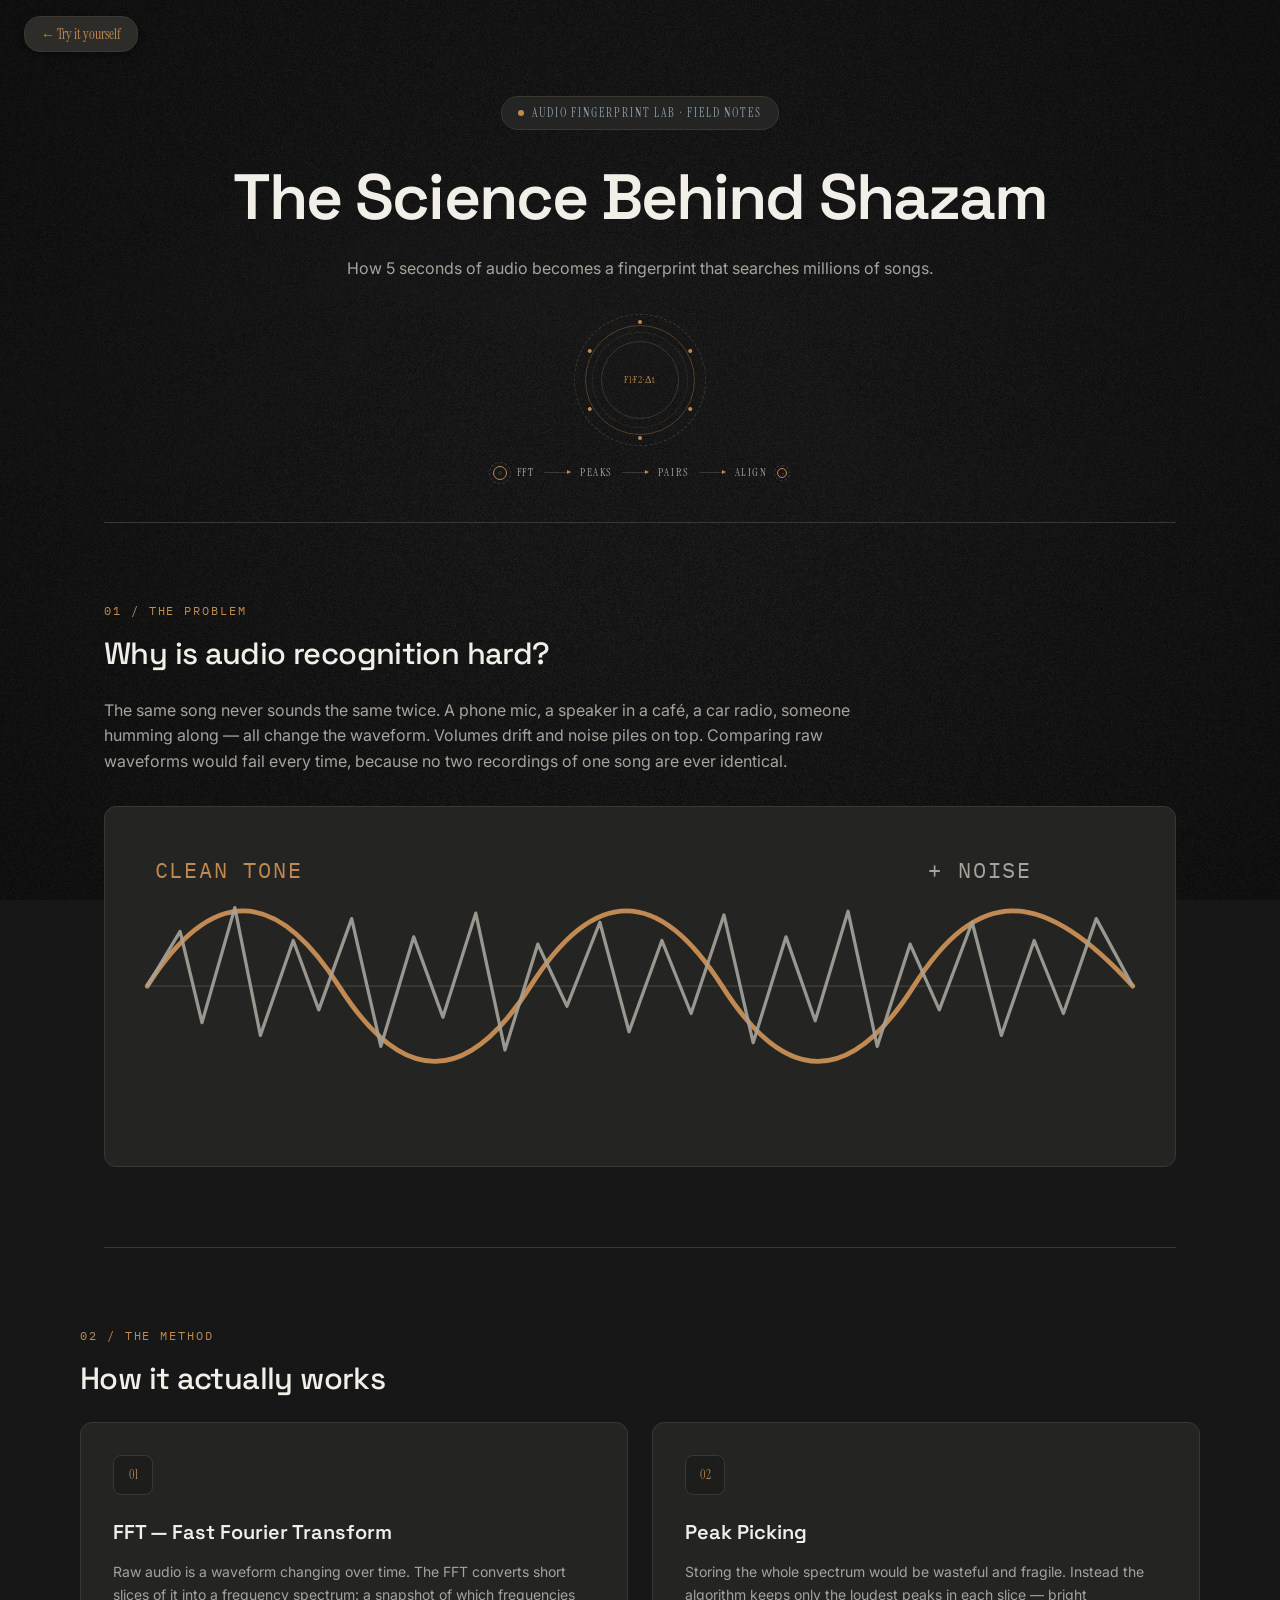
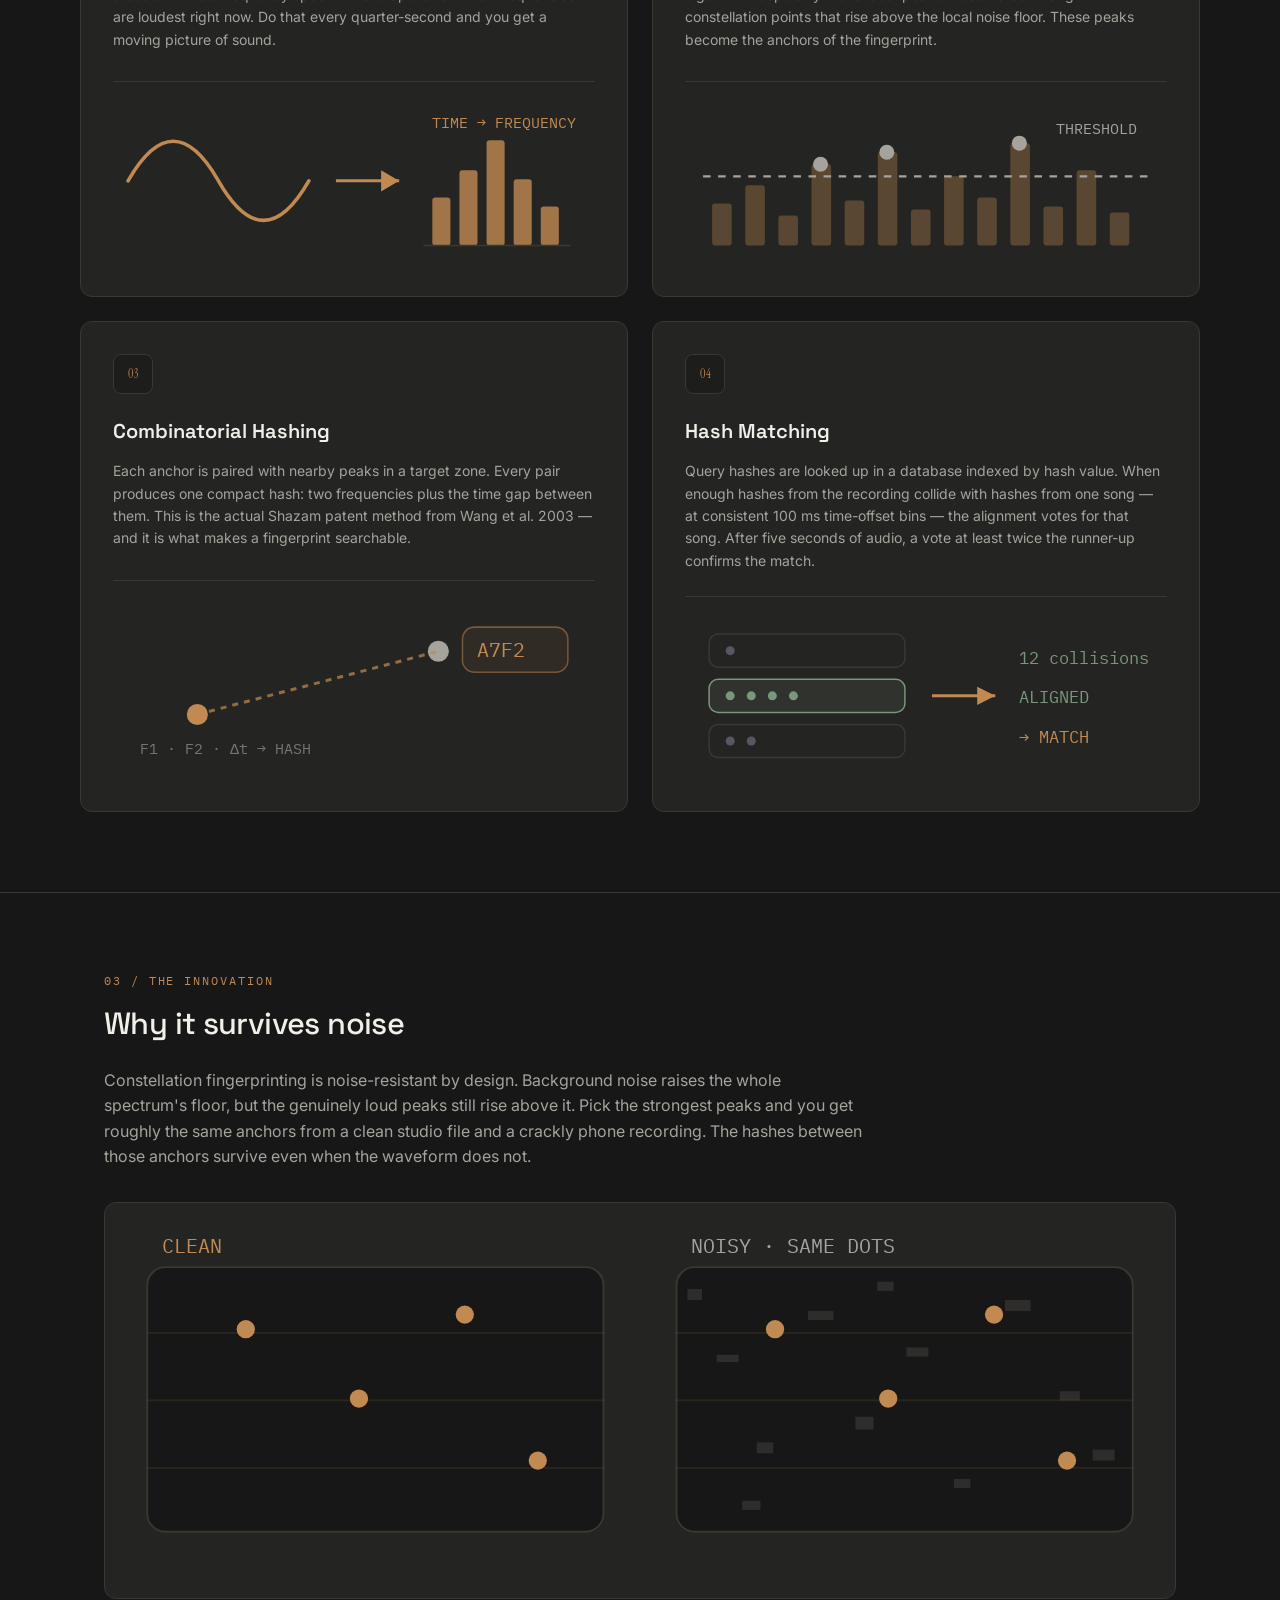
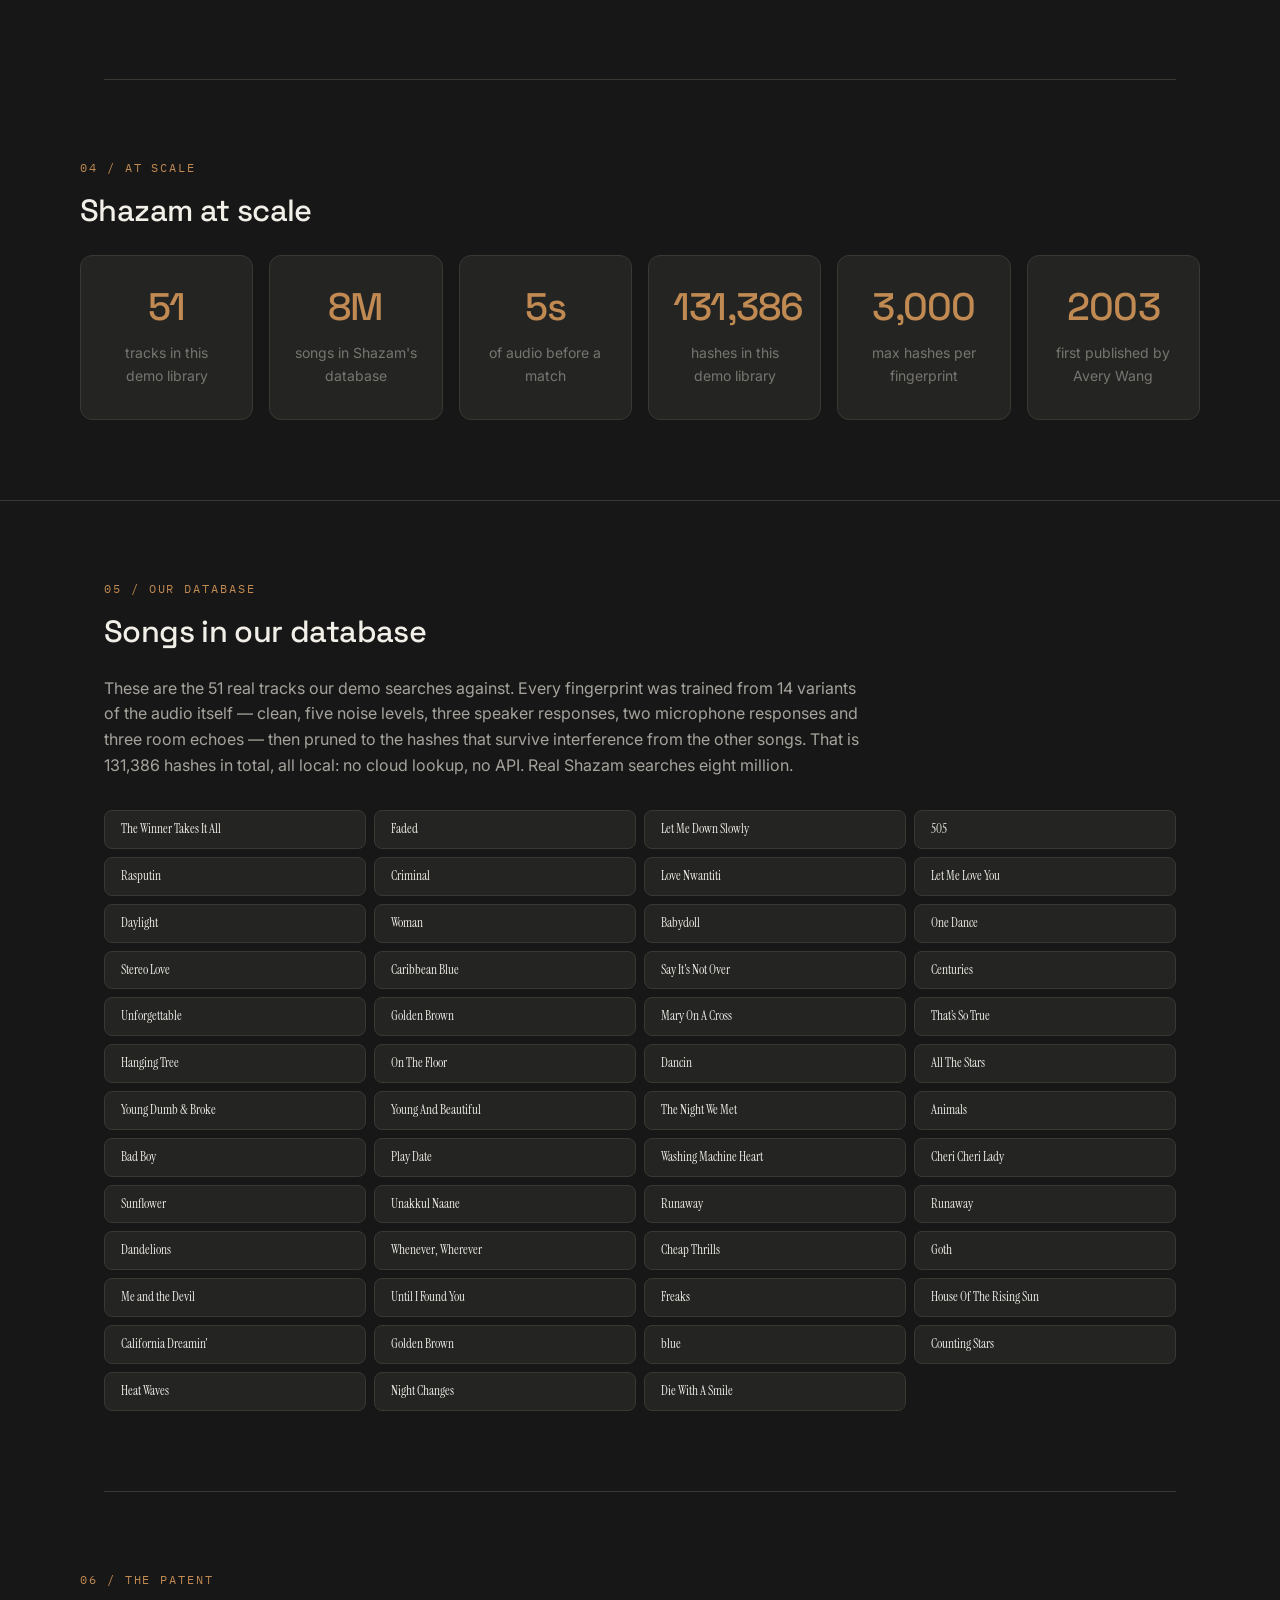
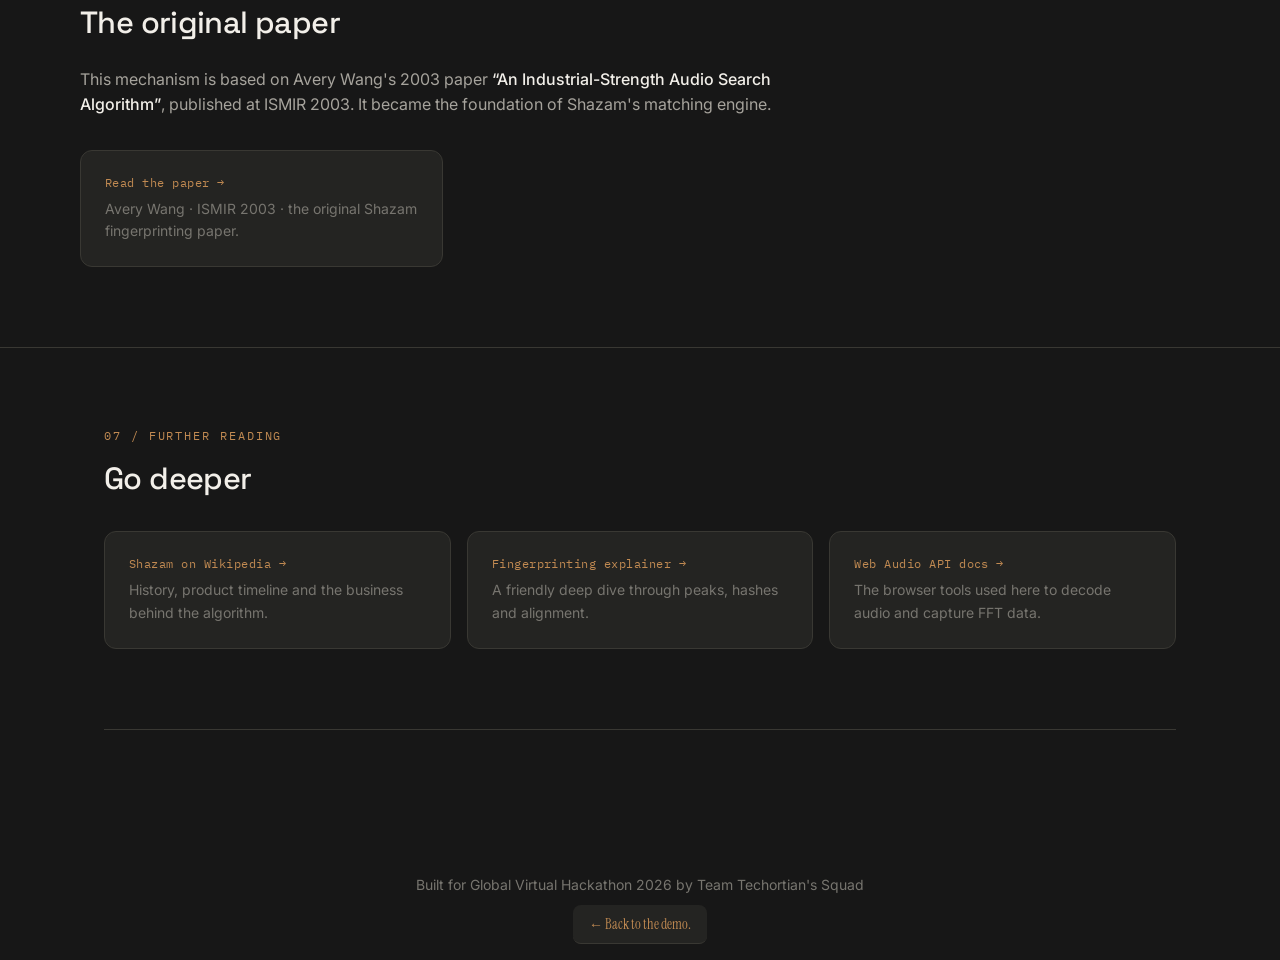
==== about.html @ 85134724 "Change font style" ====
<!DOCTYPE html>
<html lang="en">
<head>
<meta charset="UTF-8">
<meta name="viewport" content="width=device-width, initial-scale=1.0">
<title>The Science Behind Shazam — Techrotians Squad</title>
<link href="https://fonts.googleapis.com/css2?family=Space+Grotesk:wght@500;600&family=Inter:wght@400;500&family=IBM+Plex+Mono:wght@400&family=Instrument+Serif&display=swap" rel="stylesheet">

<link rel="stylesheet" href="about.css">
<script>document.documentElement.classList.add('has-js');</script>

</head>
<body>
<canvas id="bgTexture"></canvas>

<nav class="backnav"><a href="index.html">&#8592; Try it yourself</a></nav>

<main>
  <header class="hero">
    <div class="eyebrow">Audio fingerprint lab · field notes</div>
    <h1>The Science Behind Shazam</h1>
    <p class="subtitle">How 5 seconds of audio becomes a fingerprint that searches millions of songs.</p>
    <div class="mech-seal" aria-hidden="true">
      <span class="mech-seal__ring"></span>
      <span class="mech-seal__ring mech-seal__ring--2"></span>
      <span class="mech-seal__pips"><i></i><i></i><i></i><i></i><i></i><i></i></span>
      <b class="mech-seal__core mono">F1·F2·&Delta;t</b>
    </div>
    <div class="process-rail mono" aria-hidden="true">
      <span class="mech-gear"></span>
      <span>FFT</span><i></i><span>PEAKS</span><i></i><span>PAIRS</span><i></i><span>ALIGN</span>
      <span class="mech-gear mech-gear--small"></span>
    </div>
  </header>

  <section class="section" id="problem">
    <span class="kicker">01 / The problem</span>
    <h2>Why is audio recognition hard?</h2>
    <p class="prose">The same song never sounds the same twice. A phone mic, a speaker in a café, a car radio, someone humming along — all change the waveform. Volumes drift and noise piles on top. Comparing raw waveforms would fail every time, because no two recordings of one song are ever identical.</p>
    <div class="figure">
      <svg viewBox="0 0 560 170">
        <line x1="10" y1="85" x2="550" y2="85" stroke="#393833" stroke-width="1"/>
        <path d="M10 85 C 45 30, 80 30, 115 85 S 185 140, 220 85 S 290 30, 325 85 S 395 140, 430 85 S 500 30, 550 85" fill="none" stroke="#C18A52" stroke-width="2.6" stroke-linecap="round"/>
        <polyline points="10,85 28,55 40,105 58,42 72,112 90,60 104,98 122,48 138,118 156,58 172,102 190,45 206,120 224,62 240,96 258,50 274,110 292,60 308,100 326,46 342,116 360,58 376,104 394,44 410,118 428,62 444,98 462,50 478,112 496,60 512,100 530,48 550,85" fill="none" stroke="#A6A39C" stroke-width="1.8" stroke-linejoin="round" opacity=".9"/>
        <text x="14" y="26" fill="#C18A52" font-size="12" font-family="IBM Plex Mono, monospace" letter-spacing="1">CLEAN TONE</text>
        <text x="438" y="26" fill="#A6A39C" font-size="12" font-family="IBM Plex Mono, monospace" letter-spacing="1">+ NOISE</text>
      </svg>
    </div>
  </section>

  <section class="section" id="steps">
    <span class="kicker">02 / The method</span>
    <h2>How it actually works</h2>
    <div class="step-grid">

      <article class="step-card">
        <div class="step-num">01</div>
        <h3>FFT — Fast Fourier Transform</h3>
        <p>Raw audio is a waveform changing over time. The FFT converts short slices of it into a frequency spectrum: a snapshot of which frequencies are loudest right now. Do that every quarter-second and you get a moving picture of sound.</p>
        <svg viewBox="0 0 320 110">
          <path d="M10 55 C 30 20, 50 20, 70 55 S 110 90, 130 55" fill="none" stroke="#C18A52" stroke-width="2.4" stroke-linecap="round"/>
          <line x1="148" y1="55" x2="190" y2="55" stroke="#C18A52" stroke-width="2"/>
          <polygon points="190,55 178,48 178,62" fill="#C18A52"/>
          <g fill="#C18A52" opacity=".8">
            <rect x="212" y="66" width="12" height="32" rx="2"/>
            <rect x="230" y="48" width="12" height="50" rx="2"/>
            <rect x="248" y="28" width="12" height="70" rx="2"/>
            <rect x="266" y="54" width="12" height="44" rx="2"/>
            <rect x="284" y="72" width="12" height="26" rx="2"/>
          </g>
          <line x1="206" y1="98" x2="304" y2="98" stroke="#393833"/>
          <text x="212" y="20" fill="#C18A52" font-size="10" font-family="IBM Plex Mono, monospace">TIME → FREQUENCY</text>
        </svg>
      </article>

      <article class="step-card">
        <div class="step-num">02</div>
        <h3>Peak Picking</h3>
        <p>Storing the whole spectrum would be wasteful and fragile. Instead the algorithm keeps only the loudest peaks in each slice — bright constellation points that rise above the local noise floor. These peaks become the anchors of the fingerprint.</p>
        <svg viewBox="0 0 320 110">
          <g fill="rgba(193,138,82,.35)">
            <rect x="18" y="70" width="13" height="28" rx="2"/><rect x="40" y="58" width="13" height="40" rx="2"/>
            <rect x="62" y="78" width="13" height="20" rx="2"/><rect x="84" y="44" width="13" height="54" rx="2"/>
            <rect x="106" y="68" width="13" height="30" rx="2"/><rect x="128" y="36" width="13" height="62" rx="2"/>
            <rect x="150" y="74" width="13" height="24" rx="2"/><rect x="172" y="52" width="13" height="46" rx="2"/>
            <rect x="194" y="66" width="13" height="32" rx="2"/><rect x="216" y="30" width="13" height="68" rx="2"/>
            <rect x="238" y="72" width="13" height="26" rx="2"/><rect x="260" y="48" width="13" height="50" rx="2"/>
            <rect x="282" y="76" width="13" height="22" rx="2"/>
          </g>
          <line x1="12" y1="52" x2="308" y2="52" stroke="#A6A39C" stroke-width="1.5" stroke-dasharray="5 5"/>
          <g fill="#A6A39C">
            <circle cx="90" cy="44" r="5"/><circle cx="134" cy="36" r="5"/><circle cx="222" cy="30" r="5"/>
          </g>
          <text x="246" y="24" fill="#A6A39C" font-size="10" font-family="IBM Plex Mono, monospace">THRESHOLD</text>
        </svg>
      </article>

      <article class="step-card">
        <div class="step-num">03</div>
        <h3>Combinatorial Hashing</h3>
        <p>Each anchor is paired with nearby peaks in a target zone. Every pair produces one compact hash: two frequencies plus the time gap between them. This is the actual Shazam patent method from Wang et al. 2003 — and it is what makes a fingerprint searchable.</p>
        <svg viewBox="0 0 320 110">
          <circle cx="56" cy="78" r="7" fill="#C18A52"/>
          <circle cx="216" cy="36" r="7" fill="#A6A39C"/>
          <line x1="56" y1="78" x2="216" y2="36" stroke="rgba(193,138,82,.7)" stroke-width="2" stroke-dasharray="4 4"/>
          <rect x="232" y="20" width="70" height="30" rx="8" fill="rgba(193,138,82,.08)" stroke="rgba(193,138,82,.5)"/>
          <text x="242" y="40" fill="#C18A52" font-size="13" font-family="IBM Plex Mono, monospace" font-weight="400">A7F2</text>
          <text x="18" y="104" fill="#77756F" font-size="10" font-family="IBM Plex Mono, monospace">F1 · F2 · Δt → HASH</text>
        </svg>
      </article>

      <article class="step-card">
        <div class="step-num">04</div>
        <h3>Hash Matching</h3>
        <p>Query hashes are looked up in a database indexed by hash value. When enough hashes from the recording collide with hashes from one song — at consistent 100 ms time-offset bins — the alignment votes for that song. After five seconds of audio, a vote at least twice the runner-up confirms the match.</p>
        <svg viewBox="0 0 320 110">
          <g>
            <rect x="16" y="14" width="130" height="22" rx="6" fill="#242422" stroke="#393833"/>
            <rect x="16" y="44" width="130" height="22" rx="6" fill="rgba(120,151,123,.12)" stroke="#78977B"/>
            <rect x="16" y="74" width="130" height="22" rx="6" fill="#242422" stroke="#393833"/>
          </g>
          <g fill="#78977B">
            <circle cx="30" cy="55" r="3"/><circle cx="44" cy="55" r="3"/><circle cx="58" cy="55" r="3"/><circle cx="72" cy="55" r="3"/>
          </g>
          <g fill="rgba(138,138,166,.5)">
            <circle cx="30" cy="25" r="3"/><circle cx="30" cy="85" r="3"/><circle cx="44" cy="85" r="3"/>
          </g>
          <line x1="164" y1="55" x2="206" y2="55" stroke="#C18A52" stroke-width="2"/>
          <polygon points="206,55 194,49 194,61" fill="#C18A52"/>
          <g fill="#78977B" font-family="IBM Plex Mono, monospace" font-size="11" font-weight="400">
            <text x="222" y="34">12 collisions</text>
            <text x="222" y="60">ALIGNED</text>
            <text x="222" y="86" fill="#C18A52">→ MATCH</text>
          </g>
        </svg>
      </article>

    </div>
  </section>

  <section class="section" id="innovation">
    <span class="kicker">03 / The innovation</span>
    <h2>Why it survives noise</h2>
    <p class="prose">Constellation fingerprinting is noise-resistant by design. Background noise raises the whole spectrum's floor, but the genuinely loud peaks still rise above it. Pick the strongest peaks and you get roughly the same anchors from a clean studio file and a crackly phone recording. The hashes between those anchors survive even when the waveform does not.</p>
    <div class="figure">
      <svg viewBox="0 0 560 190">
        <rect x="10" y="22" width="250" height="145" rx="10" fill="#171717" stroke="#393833"/>
        <rect x="300" y="22" width="250" height="145" rx="10" fill="#171717" stroke="#393833"/>
        <g stroke="rgba(193,138,82,.12)">
          <line x1="10" y1="58" x2="260" y2="58"/><line x1="10" y1="95" x2="260" y2="95"/><line x1="10" y1="132" x2="260" y2="132"/>
          <line x1="300" y1="58" x2="550" y2="58"/><line x1="300" y1="95" x2="550" y2="95"/><line x1="300" y1="132" x2="550" y2="132"/>
        </g>
        <g fill="rgba(166,163,156,.16)">
          <rect x="306" y="34" width="8" height="6"/><rect x="322" y="70" width="12" height="4"/><rect x="344" y="118" width="9" height="6"/>
          <rect x="372" y="46" width="14" height="5"/><rect x="398" y="104" width="10" height="7"/><rect x="426" y="66" width="12" height="5"/>
          <rect x="452" y="138" width="9" height="5"/><rect x="480" y="40" width="14" height="6"/><rect x="510" y="90" width="11" height="5"/>
          <rect x="528" y="122" width="12" height="6"/><rect x="336" y="150" width="10" height="5"/><rect x="410" y="30" width="9" height="5"/>
        </g>
        <g fill="#C18A52">
          <circle cx="64" cy="56" r="5"/><circle cx="126" cy="94" r="5"/><circle cx="184" cy="48" r="5"/><circle cx="224" cy="128" r="5"/>
        </g>
        <g fill="#C18A52">
          <circle cx="354" cy="56" r="5"/><circle cx="416" cy="94" r="5"/><circle cx="474" cy="48" r="5"/><circle cx="514" cy="128" r="5"/>
        </g>
        <text x="18" y="14" fill="#C18A52" font-size="11" font-family="IBM Plex Mono, monospace">CLEAN</text>
        <text x="308" y="14" fill="#A6A39C" font-size="11" font-family="IBM Plex Mono, monospace">NOISY · SAME DOTS</text>
      </svg>
    </div>
  </section>

  <section class="section" id="numbers">
    <span class="kicker">04 / At scale</span>
    <h2>Shazam at scale</h2>
    <div class="stat-grid">
      <div class="stat"><div class="num">51</div><div class="label">tracks in this demo library</div></div>
      <div class="stat"><div class="num">8M</div><div class="label">songs in Shazam's database</div></div>
      <div class="stat"><div class="num">5s</div><div class="label">of audio before a match</div></div>
      <div class="stat"><div class="num">131,386</div><div class="label">hashes in this demo library</div></div>
      <div class="stat"><div class="num">3,000</div><div class="label">max hashes per fingerprint</div></div>
      <div class="stat"><div class="num">2003</div><div class="label">first published by Avery Wang</div></div>
    </div>
  </section>

  <section class="section" id="database">
    <span class="kicker">05 / Our database</span>
    <h2>Songs in our database</h2>
    <p class="prose">These are the 51 real tracks our demo searches against. Every fingerprint was trained from 14 variants of the audio itself &mdash; clean, five noise levels, three speaker responses, two microphone responses and three room echoes &mdash; then pruned to the hashes that survive interference from the other songs. That is 131,386 hashes in total, all local: no cloud lookup, no API. Real Shazam searches eight million.</p>
    <div class="song-index">
      <span>The Winner Takes It All</span>
      <span>Faded</span>
      <span>Let Me Down Slowly</span>
      <span>505</span>
      <span>Rasputin</span>
      <span>Criminal</span>
      <span>Love Nwantiti</span>
      <span>Let Me Love You</span>
      <span>Daylight</span>
      <span>Woman</span>
      <span>Babydoll</span>
      <span>One Dance</span>
      <span>Stereo Love</span>
      <span>Caribbean Blue</span>
      <span>Say It's Not Over</span>
      <span>Centuries</span>
      <span>Unforgettable</span>
      <span>Golden Brown</span>
      <span>Mary On A Cross</span>
      <span>That’s So True</span>
      <span>Hanging Tree</span>
      <span>On The Floor</span>
      <span>Dancin</span>
      <span>All The Stars</span>
      <span>Young Dumb &amp; Broke</span>
      <span>Young And Beautiful</span>
      <span>The Night We Met</span>
      <span>Animals</span>
      <span>Bad Boy</span>
      <span>Play Date</span>
      <span>Washing Machine Heart</span>
      <span>Cheri Cheri Lady</span>
      <span>Sunflower</span>
      <span>Unakkul Naane</span>
      <span>Runaway</span>
      <span>Runaway</span>
      <span>Dandelions</span>
      <span>Whenever, Wherever</span>
      <span>Cheap Thrills</span>
      <span>Goth</span>
      <span>Me and the Devil</span>
      <span>Until I Found You</span>
      <span>Freaks</span>
      <span>House Of The Rising Sun</span>
      <span>California Dreamin'</span>
      <span>Golden Brown</span>
      <span>blue</span>
      <span>Counting Stars</span>
      <span>Heat Waves</span>
      <span>Night Changes</span>
      <span>Die With A Smile</span>
    </div>
  </section>

  <section class="section" id="patent">
    <span class="kicker">06 / The patent</span>
    <h2>The original paper</h2>
    <p class="prose">This mechanism is based on Avery Wang's 2003 paper <strong>“An Industrial-Strength Audio Search Algorithm”</strong>, published at ISMIR 2003. It became the foundation of Shazam's matching engine.</p>
    <div class="link-grid">
      <a class="link-card solo" href="https://www.ee.columbia.edu/~dpwe/papers/Wang03-shazam.pdf" target="_blank" rel="noopener">
        <span class="cta">Read the paper &#8594;</span>
        <span class="desc">Avery Wang · ISMIR 2003 · the original Shazam fingerprinting paper.</span>
      </a>
    </div>
  </section>

  <section class="section" id="further">
    <span class="kicker">07 / Further reading</span>
    <h2>Go deeper</h2>
    <div class="link-grid">
      <a class="link-card" href="https://en.wikipedia.org/wiki/Shazam_(application)" target="_blank" rel="noopener">
        <span class="cta">Shazam on Wikipedia &#8594;</span>
        <span class="desc">History, product timeline and the business behind the algorithm.</span>
      </a>
      <a class="link-card" href="https://www.toptal.com/algorithms/shazam-it-music-processing-fingerprinting-and-recognition" target="_blank" rel="noopener">
        <span class="cta">Fingerprinting explainer &#8594;</span>
        <span class="desc">A friendly deep dive through peaks, hashes and alignment.</span>
      </a>
      <a class="link-card" href="https://developer.mozilla.org/en-US/docs/Web/API/Web_Audio_API" target="_blank" rel="noopener">
        <span class="cta">Web Audio API docs &#8594;</span>
        <span class="desc">The browser tools used here to decode audio and capture FFT data.</span>
      </a>
    </div>
  </section>
</main>

<footer>
  Built for Global Virtual Hackathon 2026 by Team Techortian's Squad<br>
  <a href="index.html">&#8592; Back to the demo.</a>
</footer>
<div id="eggToast" class="egg-toast mono">shazam &mdash; nice find.</div>

<script>
/* ---------- Static monochromatic background texture ---------- */
(function(){
  const cv=document.getElementById('bgTexture');
  if(!cv) return;
  const ctx=cv.getContext('2d',{alpha:false});
  let seed=0x9E3779B9;
  function rnd(){
    seed^=seed<<13; seed^=seed>>>17; seed^=seed<<5;
    return (seed>>>0)/4294967296;
  }
  function smoothClosed(pts){
    const n=pts.length;
    ctx.moveTo(pts[0].x,pts[0].y);
    for(let i=0;i<n;i++){
      const p0=pts[(i-1+n)%n],p1=pts[i],p2=pts[(i+1)%n],p3=pts[(i+2)%n];
      ctx.bezierCurveTo(
        p1.x+(p2.x-p0.x)/6,p1.y+(p2.y-p0.y)/6,
        p2.x-(p3.x-p1.x)/6,p2.y-(p3.y-p1.y)/6,
        p2.x,p2.y);
    }
    ctx.closePath();
  }
  function draw(){
    const w=window.innerWidth,h=window.innerHeight;
    cv.width=w; cv.height=h;
    cv.style.width=w+'px'; cv.style.height=h+'px';
    seed=0x9E3779B9;

    // Layer 1 — dense film grain folded into the #171717 base, 0.55 opacity.
    const img=ctx.createImageData(w,h),d=img.data;
    for(let i=0;i<d.length;i+=4){
      const v=(16.4+rnd()*13.2)|0;
      d[i]=v; d[i+1]=v; d[i+2]=v; d[i+3]=255;
    }
    ctx.putImageData(img,0,0);

    // Layer 2 — long, soft, drifting wave formations.
    const waveTones=['#1E1E1C','#22221F','#252523','#202020','#232321','#1F1F1D','#242422','#21211F'];
    const waves=6+Math.floor(rnd()*3);
    ctx.lineCap='round'; ctx.lineJoin='round';
    for(let n=0;n<waves;n++){
      const baseY=h*(0.10+rnd()*0.80), amp=h*(0.05+rnd()*0.18);
      let x=-64, y=baseY+(rnd()-0.5)*amp;
      ctx.beginPath(); ctx.moveTo(x,y);
      while(x<w+80){
        const step=w/(2+Math.floor(rnd()*3));
        ctx.bezierCurveTo(
          x+step*0.32, y+(rnd()-0.5)*amp*2.2,
          x+step*0.68, baseY+(rnd()-0.5)*amp*2.2,
          x+step, baseY+(rnd()-0.5)*amp*1.3);
        x+=step; y=baseY+(rnd()-0.5)*amp*1.3;
      }
      ctx.strokeStyle=waveTones[n%waveTones.length];
      ctx.lineWidth=60+rnd()*60;
      ctx.globalAlpha=0.03+rnd()*0.04;
      ctx.stroke();
    }

    // Layer 3 — topographic contour clusters in a few organic regions.
    const clusters=3+Math.floor(rnd()*2);
    ctx.lineWidth=1;
    for(let c=0;c<clusters;c++){
      const cx=w*(0.12+rnd()*0.76), cy=h*(0.15+rnd()*0.70);
      const rx=90+rnd()*170, ry=60+rnd()*120;
      const lines=8+Math.floor(rnd()*5);
      ctx.strokeStyle=(c%2)?'#202020':'#282826';
      ctx.globalAlpha=0.08+rnd()*0.04;
      for(let k=0;k<lines;k++){
        const s=0.55+k*(0.92/lines), pts=[];
        for(let j=0;j<12;j++){
          const a=(j/12)*Math.PI*2;
          const wob=1+0.14*Math.sin(a*3+c)+0.08*Math.cos(a*5+k);
          pts.push({x:cx+Math.cos(a)*rx*s*wob,y:cy+Math.sin(a)*ry*s*wob});
        }
        ctx.beginPath(); smoothClosed(pts); ctx.stroke();
      }
    }

    // Layer 4 — short woven fabric fibres.
    ctx.lineWidth=0.6;
    const fibres=['#1A1A18','#1E1E1C','#222220'];
    for(let i=0;i<260;i++){
      const x=rnd()*w, y=rnd()*h, a=rnd()*Math.PI*2, len=4+rnd()*8;
      ctx.strokeStyle=fibres[Math.floor(rnd()*3)];
      ctx.globalAlpha=0.06+rnd()*0.03;
      ctx.beginPath(); ctx.moveTo(x,y);
      ctx.lineTo(x+Math.cos(a)*len,y+Math.sin(a)*len); ctx.stroke();
    }

    // Layer 5 — photographic vignette.
    ctx.globalAlpha=1;
    const g=ctx.createRadialGradient(w/2,h/2,Math.min(w,h)*0.18,w/2,h/2,Math.max(w,h)*0.78);
    g.addColorStop(0,'rgba(0,0,0,0)');
    g.addColorStop(1,'rgba(0,0,0,0.45)');
    ctx.fillStyle=g; ctx.fillRect(0,0,w,h);
  }
  draw();
  let timer=0;
  window.addEventListener('resize',function(){clearTimeout(timer);timer=setTimeout(draw,120);});
})();


(function(){
  let buf='', timer=0;
  const toast=document.getElementById('eggToast');
  if(!toast) return;
  window.addEventListener('keydown',e=>{
    if(e.altKey||e.ctrlKey||e.metaKey) return;
    const t=e.target;
    if(t && (t.tagName==='INPUT'||t.tagName==='TEXTAREA'||t.isContentEditable)) return;
    if(!e.key || e.key.length!==1 || !/[a-zA-Z]/.test(e.key)) return;
    buf=(buf+e.key.toLowerCase()).slice(-6);
    if(buf!=='shazam') return;
    buf='';
    document.body.classList.remove('egg-active');
    toast.classList.remove('show');
    void document.body.offsetWidth;
    document.body.classList.add('egg-active');
    toast.classList.add('show');
    clearTimeout(timer);
    timer=setTimeout(()=>{
      document.body.classList.remove('egg-active');
      toast.classList.remove('show');
    },2600);
  });
})();

</script>
<script>
/* ---------- Scroll reveal ---------- */
(function(){
  const root=document.documentElement;
  if(!root.classList.contains('has-js')) return;
  const selector='.hero > *,.section > .kicker,.section > h2,.section > .prose,.figure,.step-card,.stat,.song-index span,.link-card,footer';
  const nodes=Array.prototype.slice.call(document.querySelectorAll(selector));
  if(!nodes.length) return;
  const groups=new Map();
  nodes.forEach(el=>{
    const key=el.parentNode;
    const n=groups.get(key)||0;
    groups.set(key,n+1);
    el.style.setProperty('--reveal-delay',Math.min(n*55,330)+'ms');
  });
  const reduce=window.matchMedia&&window.matchMedia('(prefers-reduced-motion: reduce)').matches;
  if(reduce||!('IntersectionObserver' in window)){
    nodes.forEach(el=>el.classList.add('is-visible'));
    return;
  }
  const io=new IntersectionObserver(function(entries){
    entries.forEach(function(entry){
      if(entry.isIntersecting){
        entry.target.classList.add('is-visible');
        io.unobserve(entry.target);
      }
    });
  },{threshold:.08,rootMargin:'0px 0px -32px 0px'});
  nodes.forEach(el=>io.observe(el));
})();

</script>
</body>
</html>
---- about.css ----
:root{
    --bg-primary:#171717;
    --bg-secondary:#1D1D1B;
    --surface-card:#242422;
    --surface-elevated:#2D2C29;
    --text-primary:#F2EFE9;
    --text-secondary:#A6A39C;
    --text-muted:#77756F;
    --border:#393833;
    --accent:#C18A52;
    --accent-hover:#D29A60;
    --status-success:#78977B;
    --status-processing:#C18A52;
    --status-error:#C16F63;
    --status-info:#8799A5;
    --sans:'Inter',sans-serif;
    --display:'Space Grotesk',sans-serif;
    --mono:'IBM Plex Mono',monospace;
    --serif:'Instrument Serif',Georgia,serif;
  }
  *{box-sizing:border-box;margin:0;padding:0}
  html{scroll-behavior:smooth}
  body{
    min-height:100vh;background:var(--bg-primary);color:var(--text-secondary);
    font:400 1rem/1.6 var(--sans);-webkit-font-smoothing:antialiased;
  }
  a{color:inherit}

  /* NAVIGATION */
  .backnav{position:fixed;top:16px;left:24px;z-index:50}
  .backnav a{
    display:inline-flex;align-items:center;gap:8px;padding:8px 16px;border-radius:16px;
    border:1px solid var(--border);background:var(--surface-elevated);
    color:var(--accent);text-decoration:none;font:500 .875rem var(--sans);
    box-shadow:0 2px 8px rgba(0,0,0,.4);transition:color .15s ease;
  }
  .backnav a:hover{color:var(--accent-hover)}

  main{max-width:1120px;margin:0 auto;padding:16px 24px 80px}

  /* HERO */
  .hero{text-align:center;padding:80px 24px 40px;border-bottom:1px solid var(--border)}
  .eyebrow{display:inline-flex;align-items:center;gap:8px;font:400 .75rem var(--mono);letter-spacing:.16em;text-transform:uppercase;color:var(--status-info);border:1px solid var(--border);background:var(--surface-card);padding:8px 16px;border-radius:999px}
  .eyebrow::before{content:'';width:6px;height:6px;border-radius:50%;background:var(--accent)}
  h1{font:600 clamp(3.25rem,5vw,4rem)/1.1 var(--display);letter-spacing:-.03em;margin:32px auto 24px;max-width:880px;color:var(--text-primary)}
  .subtitle{max-width:690px;margin:0 auto 32px;color:var(--text-secondary);font:400 1rem/1.6 var(--sans)}

  /* SECTIONS */
  .section{padding:80px 0;border-bottom:1px solid var(--border)}
  .section:nth-of-type(even){
    margin-left:calc(50% - 50vw);margin-right:calc(50% - 50vw);
    padding-left:max(24px,calc(50vw - 560px));padding-right:max(24px,calc(50vw - 560px));
  }
  .kicker{display:block;font:400 .75rem var(--mono);letter-spacing:.16em;text-transform:uppercase;color:var(--accent);margin-bottom:16px}
  h2{font:500 clamp(1.625rem,2.4vw,2rem)/1.3 var(--display);letter-spacing:-.02em;margin-bottom:24px;color:var(--text-primary)}
  .prose{max-width:760px;color:var(--text-secondary);font:400 1rem/1.6 var(--sans)}
  .prose strong{color:var(--text-primary);font-weight:500}
  .figure{margin-top:32px;padding:24px;border-radius:12px;border:1px solid var(--border);background:var(--surface-card)}
  .figure svg{width:100%;height:auto;display:block}

  /* four steps */
  .step-grid{display:grid;grid-template-columns:repeat(2,minmax(0,1fr));gap:24px;margin-top:16px}
  .step-card{position:relative;overflow:hidden;padding:32px;border-radius:12px;border:1px solid var(--border);background:var(--surface-card)}
  .step-num{display:inline-grid;place-items:center;width:40px;height:40px;border-radius:8px;border:1px solid var(--border);background:var(--bg-secondary);color:var(--accent);font:400 .75rem var(--mono);margin-bottom:24px}
  .step-card h3{font:600 clamp(1.125rem,1.8vw,1.25rem)/1.3 var(--display);margin-bottom:16px;color:var(--text-primary)}
  .step-card p{color:var(--text-secondary);font:400 .875rem/1.6 var(--sans);min-height:96px}
  .step-card svg{width:100%;height:auto;display:block;margin-top:24px;border-top:1px solid var(--border);padding-top:16px}

  /* numbers */
  .stat-grid{display:grid;grid-template-columns:repeat(auto-fit,minmax(160px,1fr));gap:16px}
  .song-index{display:grid;grid-template-columns:repeat(auto-fill,minmax(220px,1fr));gap:8px;margin-top:32px}
  .song-index span{padding:8px 16px;border:1px solid var(--border);border-radius:8px;background:var(--surface-card);color:var(--text-primary);font:400 .8125rem/1.6 var(--sans)}
  .stat{padding:32px 24px;border-radius:12px;border:1px solid var(--border);background:var(--surface-card);text-align:center}
  .stat .num{font:500 clamp(2rem,3vw,2.5rem)/1 var(--display);letter-spacing:-.02em;color:var(--accent)}
  .stat .label{margin-top:16px;color:var(--text-muted);font:400 .875rem/1.6 var(--sans)}

  /* SONG DATABASE */
  .song-grid{display:grid;grid-template-columns:repeat(auto-fit,minmax(280px,1fr));gap:24px;margin-top:32px}
  .song-card{padding:24px;border-radius:12px;border:1px solid var(--border);background:var(--surface-card)}
  .song-name{font:600 clamp(1.125rem,1.8vw,1.25rem)/1.3 var(--display);color:var(--text-primary);margin-bottom:16px}
  .tones{font:400 .75rem var(--mono);color:var(--accent);letter-spacing:.02em;line-height:1.6;word-spacing:2px}
  .tones b{color:var(--text-muted);font-weight:400}
  .song-card svg{width:100%;height:40px;display:block;margin:24px 0 16px}
  .song-label{font:400 .75rem var(--mono);letter-spacing:.08em;text-transform:uppercase;color:var(--text-muted)}

  /* LINK CARDS */
  .link-grid{display:grid;grid-template-columns:repeat(3,minmax(0,1fr));gap:16px;margin-top:32px}
  .link-card{display:flex;flex-direction:column;gap:8px;padding:24px;border-radius:12px;border:1px solid var(--border);background:var(--surface-card);text-decoration:none;transition:color .15s ease}
  .link-card:hover .cta{color:var(--accent-hover)}
  .link-card .cta{font:400 .75rem var(--mono);color:var(--accent);letter-spacing:.04em;transition:color .15s ease}
  .link-card .desc{color:var(--text-muted);font:400 .875rem/1.6 var(--sans)}
  .link-card.solo{max-width:520px}

  footer{text-align:center;padding:64px 24px 16px;color:var(--text-muted);font:400 .875rem/1.6 var(--sans)}
  footer a{display:inline-block;margin-top:8px;color:var(--accent);text-decoration:none;border-bottom:1px solid var(--border);transition:color .15s ease}
  footer a:hover{color:var(--accent-hover)}

  @media(max-width:860px){
    .hero{padding:64px 16px 32px}
    h1{font-size:clamp(2.25rem,9vw,2.625rem)}
    .section{padding:64px 0}
    .step-grid,.stat-grid,.link-grid{grid-template-columns:1fr}
    .stat-grid{grid-template-columns:repeat(2,minmax(0,1fr))}
    .backnav a{padding:8px 12px;font-size:.75rem}
    main{padding:16px 16px 64px}
  }
  @media(max-width:520px){
    .stat-grid{grid-template-columns:1fr}
    .figure{padding:16px}
  }

  /* BACKGROUND TEXTURE */
  #bgTexture{position:fixed;top:0;left:0;width:100vw;height:100vh;z-index:0;pointer-events:none;display:block;background:#171717}
  body{position:relative}
  main,footer{position:relative;z-index:1}
  .hero,#hero,.section{position:relative;isolation:isolate}
  .view-db,footer a,.foot a{background:var(--surface-card);padding:8px 16px;border-radius:8px}

  /* EASTER EGG */
  .egg-toast{position:fixed;left:50%;bottom:32px;transform:translate(-50%,12px);z-index:1200;padding:8px 16px;border:1px solid var(--border);border-radius:16px;background:var(--surface-elevated);color:var(--accent);font:400 .75rem var(--mono);letter-spacing:.08em;opacity:0;pointer-events:none;transition:opacity .4s ease,transform .4s ease;box-shadow:0 2px 8px rgba(0,0,0,.4)}
  .egg-toast.show{opacity:1;transform:translate(-50%,0)}
  .eyebrow{transition:border-color .5s ease,color .5s ease}
  body.egg-active .eyebrow{border-color:var(--accent);color:var(--accent)}

  /* scroll reveal + interaction polish */
  html{scroll-padding-top:88px}
  [id]{scroll-margin-top:88px}
  ::selection{background:rgba(193,138,82,.3);color:var(--text-primary)}
  a:focus-visible,button:focus-visible,input:focus-visible{outline:2px solid var(--accent);outline-offset:3px}
  .has-js :where(.hero > *,.section > .kicker,.section > h2,.section > .prose,.figure,.step-card,.stat,.song-index span,.link-card,footer){
    opacity:0;transform:translate3d(0,18px,0);
    transition:opacity .6s ease,transform .6s cubic-bezier(.22,.61,.36,1);
    transition-delay:var(--reveal-delay,0ms);
  }
  .has-js :where(.hero > *,.section > .kicker,.section > h2,.section > .prose,.figure,.step-card,.stat,.song-index span,.link-card,footer).is-visible{opacity:1;transform:none}

  /* mechanical fingerprint instrument */
  .mech-strip,.process-rail{display:flex;align-items:center;justify-content:center;gap:10px;color:var(--text-muted);font-size:.6875rem;letter-spacing:.14em;text-transform:uppercase;pointer-events:none}
  .mech-strip{gap:12px;margin:0 auto 18px}
  .mech-gear{position:relative;width:14px;height:14px;flex:0 0 14px;border:1px solid var(--accent);border-radius:50%;background:var(--bg-primary)}
  .mech-gear::before{content:'';position:absolute;inset:-5px;border:1px dashed var(--border);border-radius:50%;animation:mech-spin 18s linear infinite}
  .mech-gear::after{content:'';position:absolute;inset:4px;border:1px solid var(--border);border-radius:50%}
  .mech-gear--small{width:10px;height:10px;flex-basis:10px}
  .mech-gear--small::before{inset:-4px;animation-duration:12s;animation-direction:reverse}
  .mech-wave{position:relative;width:min(220px,34vw);height:16px;border-top:1px solid var(--border);border-bottom:1px solid var(--border);background:repeating-linear-gradient(90deg,transparent 0 11px,var(--border) 11px 12px)}
  .mech-wave::before{content:'';position:absolute;left:0;right:0;top:50%;height:1px;background:linear-gradient(90deg,transparent,var(--accent),transparent)}
  .mech-wave::after{content:'';position:absolute;left:50%;top:50%;width:8px;height:8px;border:1px solid var(--accent);background:var(--bg-primary);transform:translate(-50%,-50%) rotate(45deg)}
  .mech-readout{white-space:nowrap}
  .process-rail{margin:18px auto 0}
  .process-rail span{color:var(--text-secondary)}
  .process-rail > i{position:relative;width:26px;height:1px;background:var(--border)}
  .process-rail > i::after{content:'';position:absolute;right:-1px;top:-2px;border-left:4px solid var(--accent);border-top:2.5px solid transparent;border-bottom:2.5px solid transparent}
  @keyframes mech-spin{to{transform:rotate(360deg)}}

  .mic-orbit{--orbit:92px;position:absolute;inset:0;pointer-events:none;animation:mech-spin 44s linear infinite}
  .mic-orbit i{position:absolute;left:50%;top:50%;width:5px;height:5px;margin:-2.5px;border-radius:50%;background:var(--accent);box-shadow:0 0 0 3px rgba(193,138,82,.12);transform:rotate(var(--a)) translateY(calc(0px - var(--orbit)))}
  .mic-orbit i:nth-child(1){--a:0deg}
  .mic-orbit i:nth-child(2){--a:45deg}
  .mic-orbit i:nth-child(3){--a:90deg}
  .mic-orbit i:nth-child(4){--a:135deg}
  .mic-orbit i:nth-child(5){--a:180deg}
  .mic-orbit i:nth-child(6){--a:225deg}
  .mic-orbit i:nth-child(7){--a:270deg}
  .mic-orbit i:nth-child(8){--a:315deg}
  .mic-orbit i:nth-child(3n){background:var(--text-muted);box-shadow:none}

  .mech-seal{position:relative;width:132px;height:132px;margin:8px auto 0;pointer-events:none}
  .mech-seal__ring{position:absolute;inset:0;border:1px dashed var(--border);border-radius:50%;animation:mech-spin 30s linear infinite}
  .mech-seal__ring::before{content:'';position:absolute;inset:10px;border:1px solid rgba(193,138,82,.35);border-radius:50%}
  .mech-seal__ring--2{inset:18px;border-style:dotted;animation-duration:22s;animation-direction:reverse}
  .mech-seal__ring--2::before{inset:8px;border-color:rgba(166,163,156,.22)}
  .mech-seal__pips{--orbit:58px;position:absolute;inset:0;animation:mech-spin 16s linear infinite reverse}
  .mech-seal__pips i{position:absolute;left:50%;top:50%;width:4px;height:4px;margin:-2px;border-radius:50%;background:var(--accent);transform:rotate(var(--a)) translateY(calc(0px - var(--orbit)))}
  .mech-seal__pips i:nth-child(1){--a:0deg}
  .mech-seal__pips i:nth-child(2){--a:60deg}
  .mech-seal__pips i:nth-child(3){--a:120deg}
  .mech-seal__pips i:nth-child(4){--a:180deg}
  .mech-seal__pips i:nth-child(5){--a:240deg}
  .mech-seal__pips i:nth-child(6){--a:300deg}
  .mech-seal__core{position:absolute;inset:0;display:grid;place-items:center;font-size:.625rem;color:var(--accent);letter-spacing:.08em}

  @media(max-width:860px){.mic-orbit{--orbit:78px}}
  @media(max-width:520px){.mech-readout{display:none}.mech-wave{width:min(160px,50vw)}}

  @media(prefers-reduced-motion:reduce){
    html{scroll-behavior:auto;scroll-padding-top:0}
    .has-js :where(.hero > *,.section > .kicker,.section > h2,.section > .prose,.figure,.step-card,.stat,.song-index span,.link-card,footer){opacity:1!important;transform:none!important;transition:none!important}
    .mech-gear::before,.mic-orbit,.mech-seal__ring,.mech-seal__ring--2,.mech-seal__pips{animation:none!important}
  }

  /* Instrument Serif for capsules, chips and small rounded labels */
  .eyebrow,.about-link,.backnav a,.steps div,.song-ref,.view-db,footer a,.foot a,
  .toggle,.add-btn,.conf-pill,.debug-head button,.hash-row,.hash-row .hx,
  .card::before,kbd,.egg-toast,#tourTip,.song-index span,.step-num,
  .mech-readout,.process-rail,.mech-seal__core{
    font-family:var(--serif);
    font-weight:400;
  }
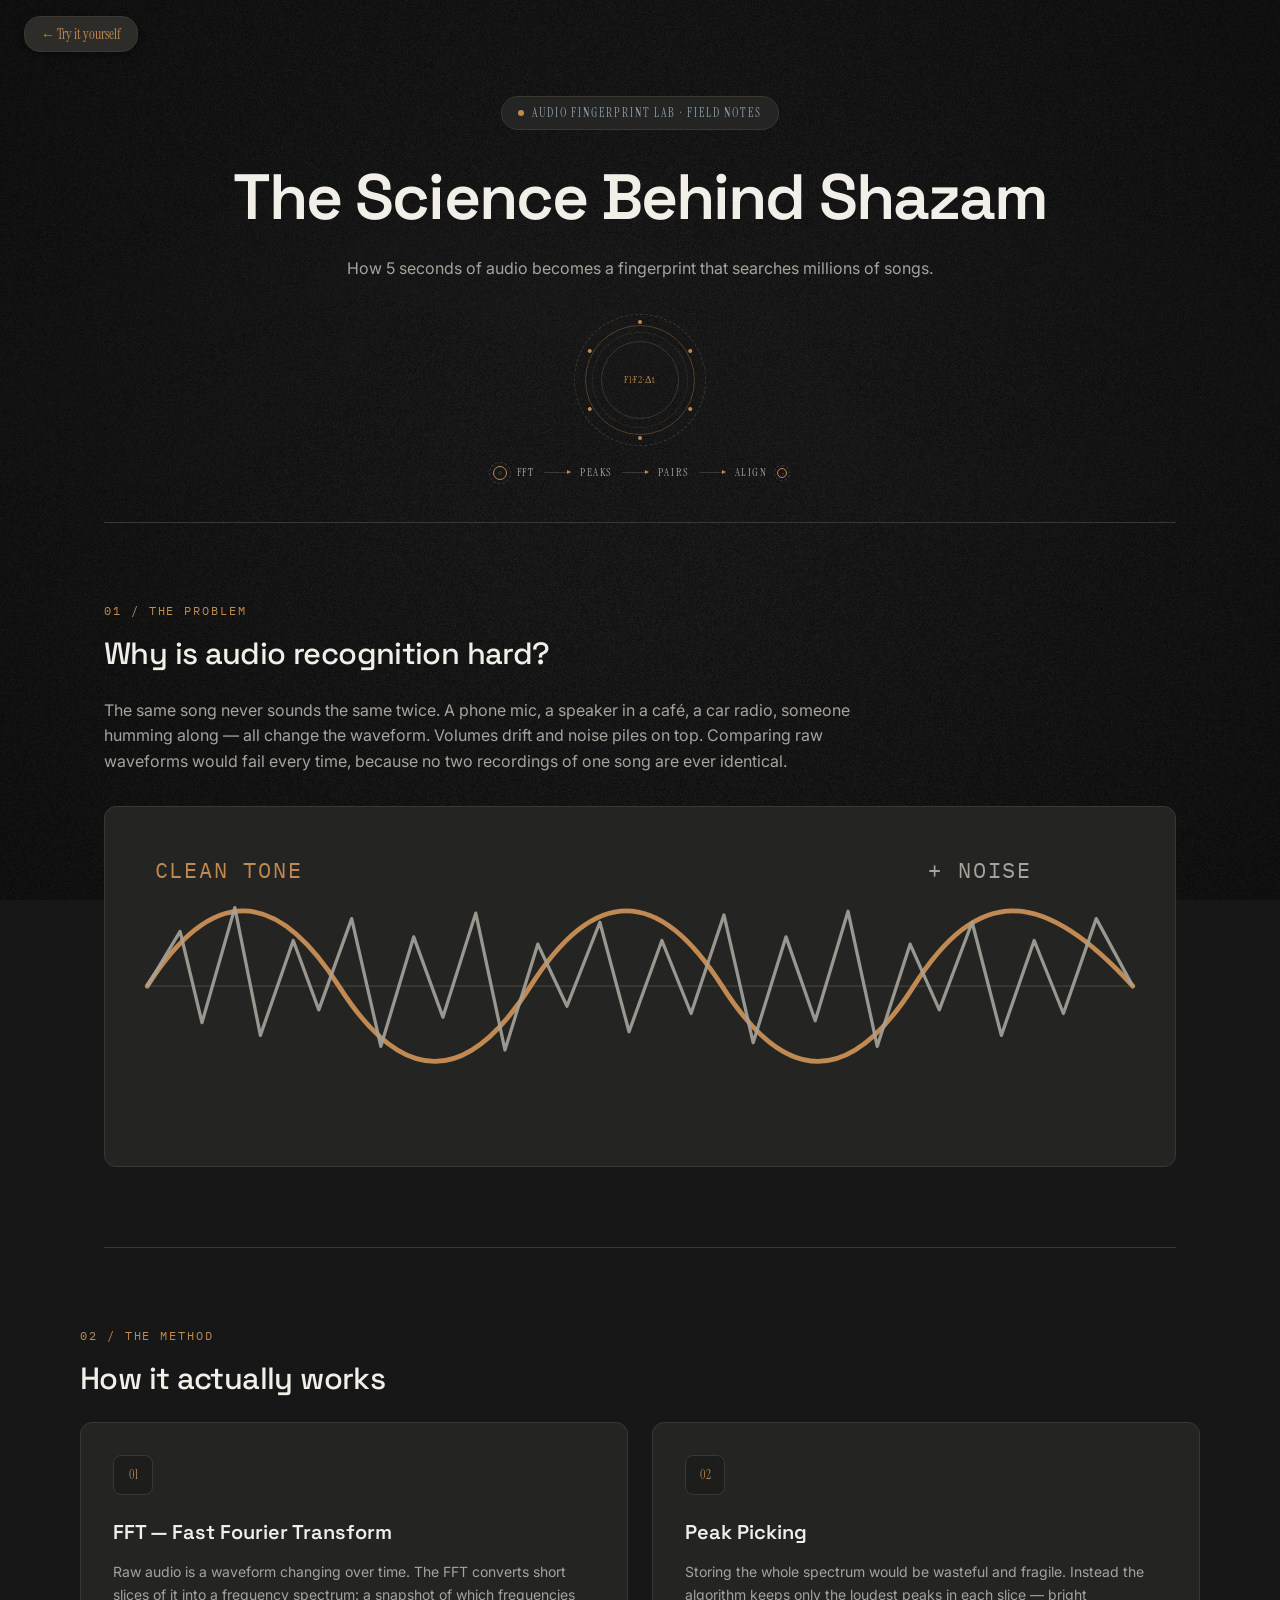
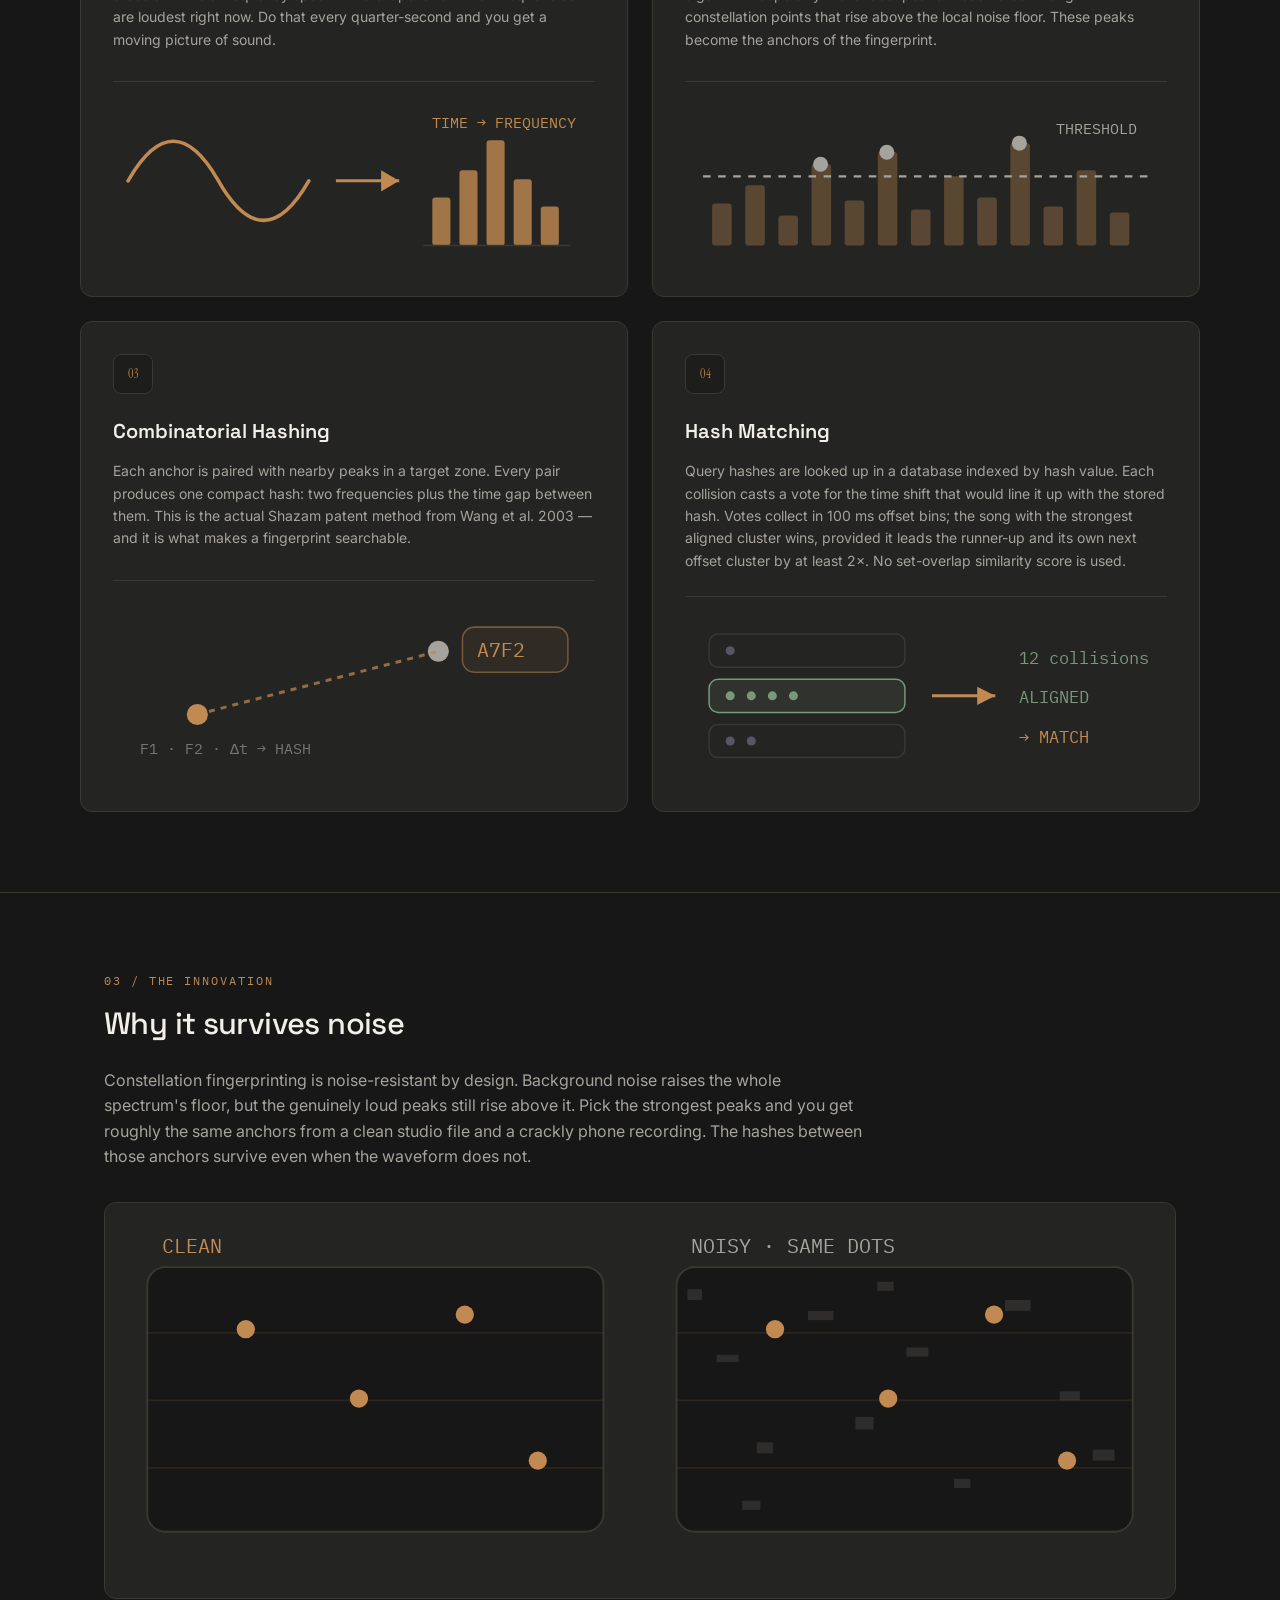
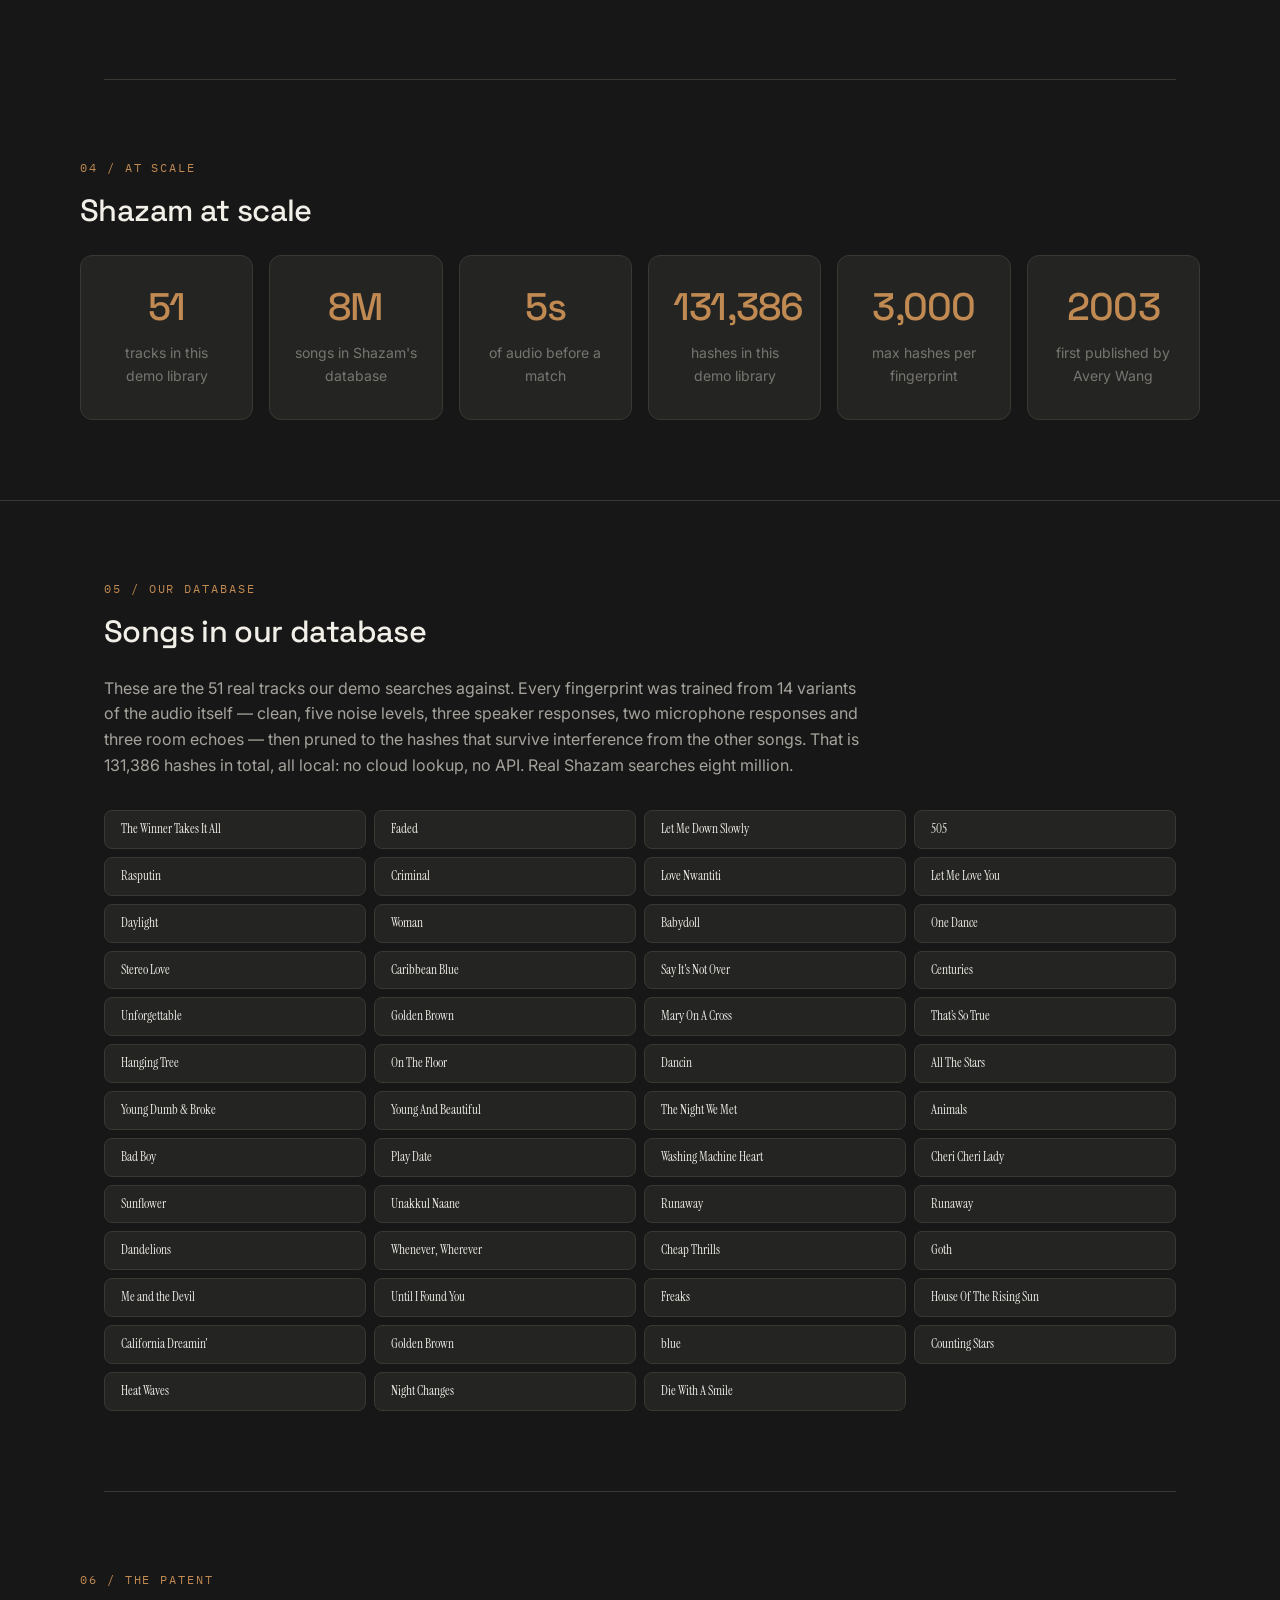
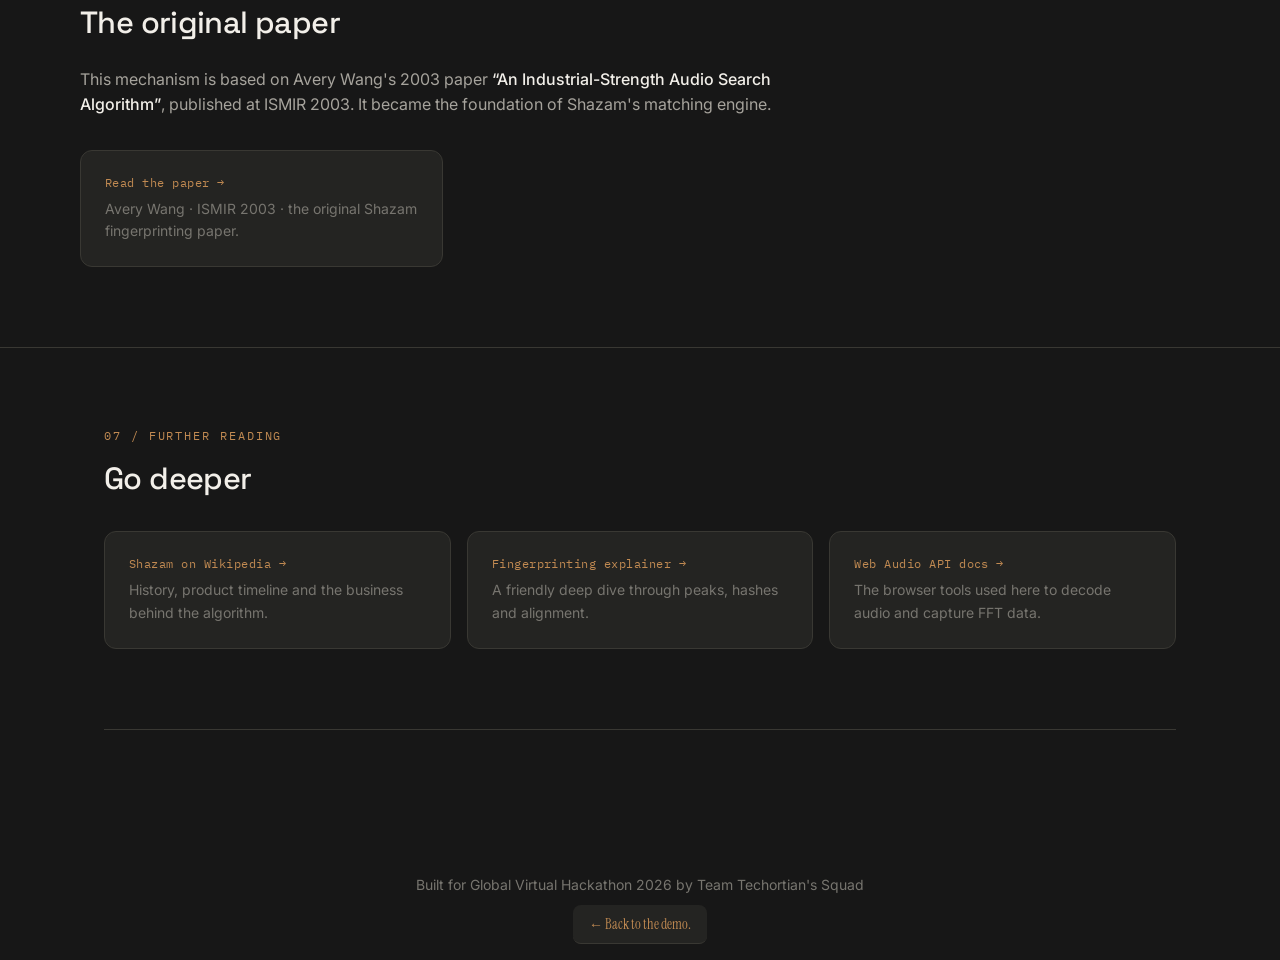
==== commit 9cbe638b: "Added scoreTimeOffsetVotes()" ====
--- a/about.html
+++ b/about.html
@@ -112,7 +112,7 @@
       <article class="step-card">
         <div class="step-num">04</div>
         <h3>Hash Matching</h3>
-        <p>Query hashes are looked up in a database indexed by hash value. When enough hashes from the recording collide with hashes from one song — at consistent 100 ms time-offset bins — the alignment votes for that song. After five seconds of audio, a vote at least twice the runner-up confirms the match.</p>
+        <p>Query hashes are looked up in a database indexed by hash value. Each collision casts a vote for the time shift that would line it up with the stored hash. Votes collect in 100 ms offset bins; the song with the strongest aligned cluster wins, provided it leads the runner-up and its own next offset cluster by at least 2×. No set-overlap similarity score is used.</p>
         <svg viewBox="0 0 320 110">
           <g>
             <rect x="16" y="14" width="130" height="22" rx="6" fill="#242422" stroke="#393833"/>
--- a/about.css
+++ b/about.css
@@ -196,3 +196,4 @@
     font-family:var(--serif);
     font-weight:400;
   }
+
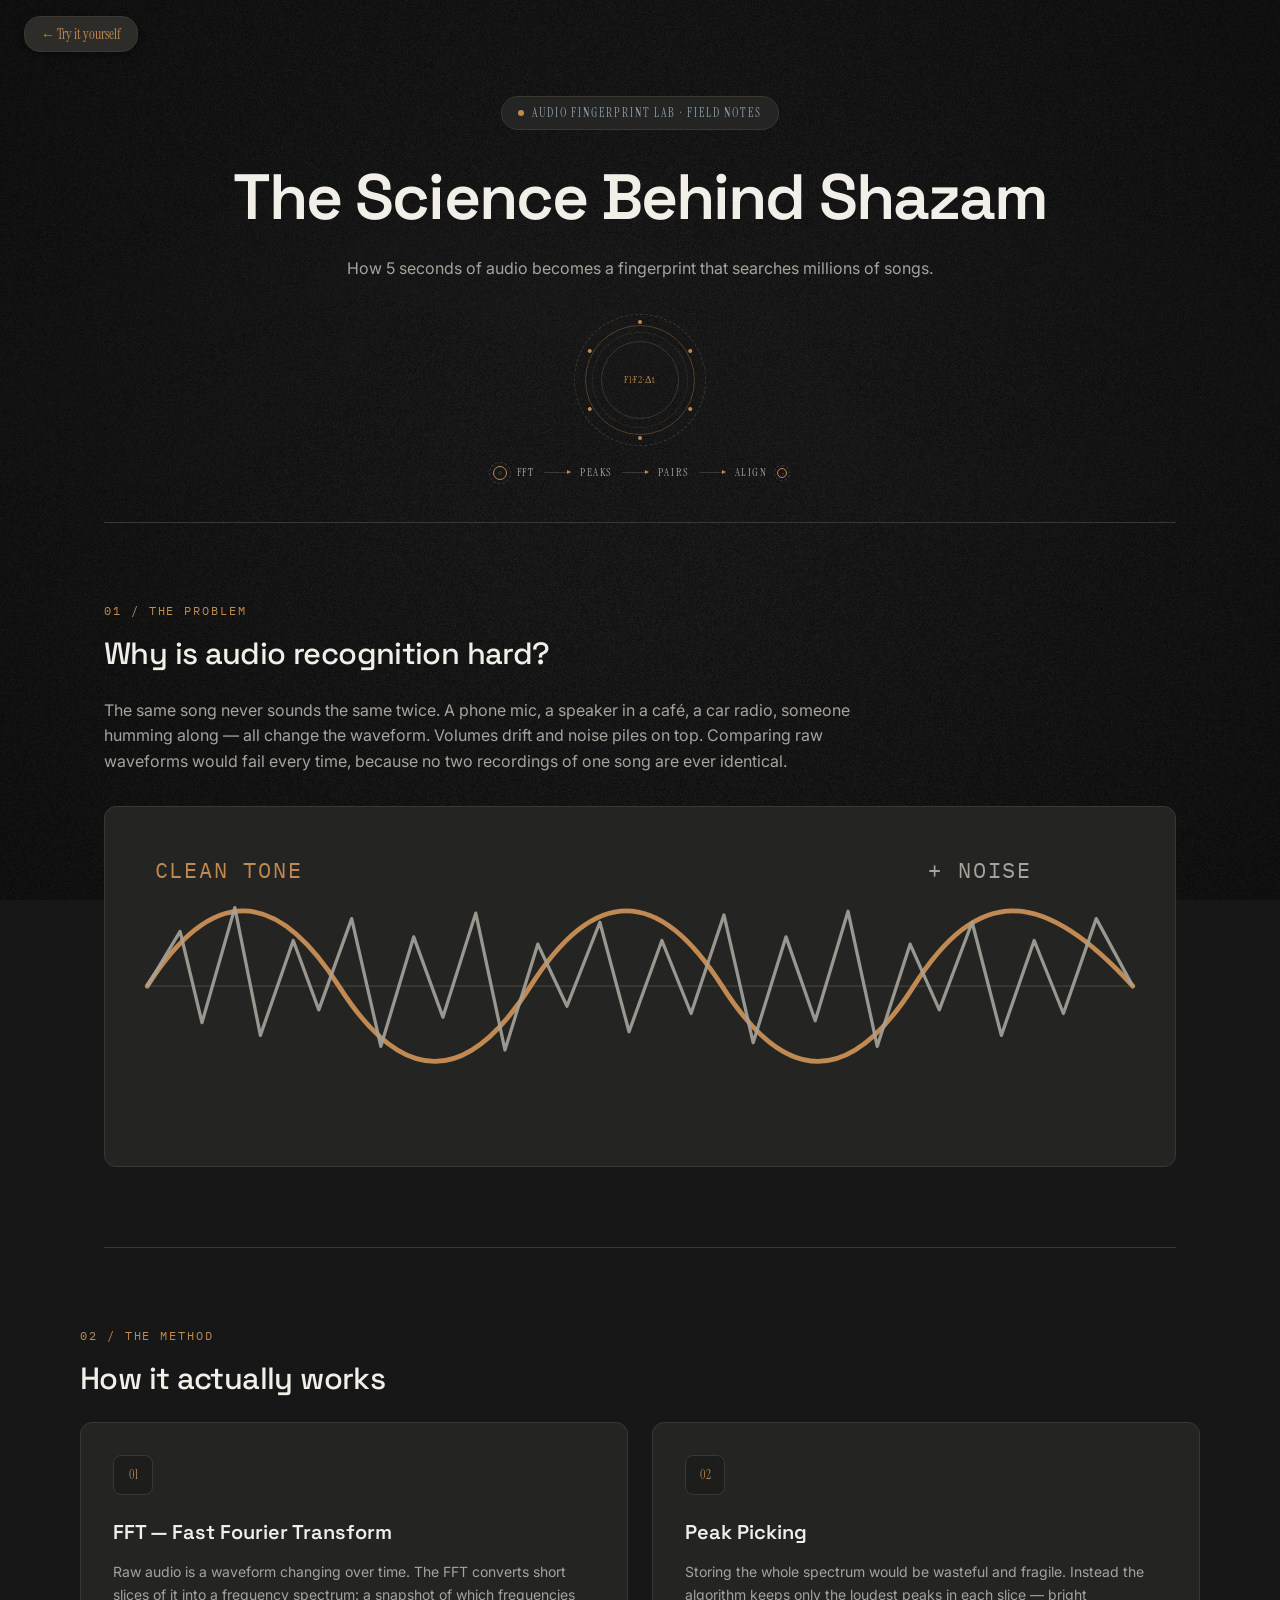
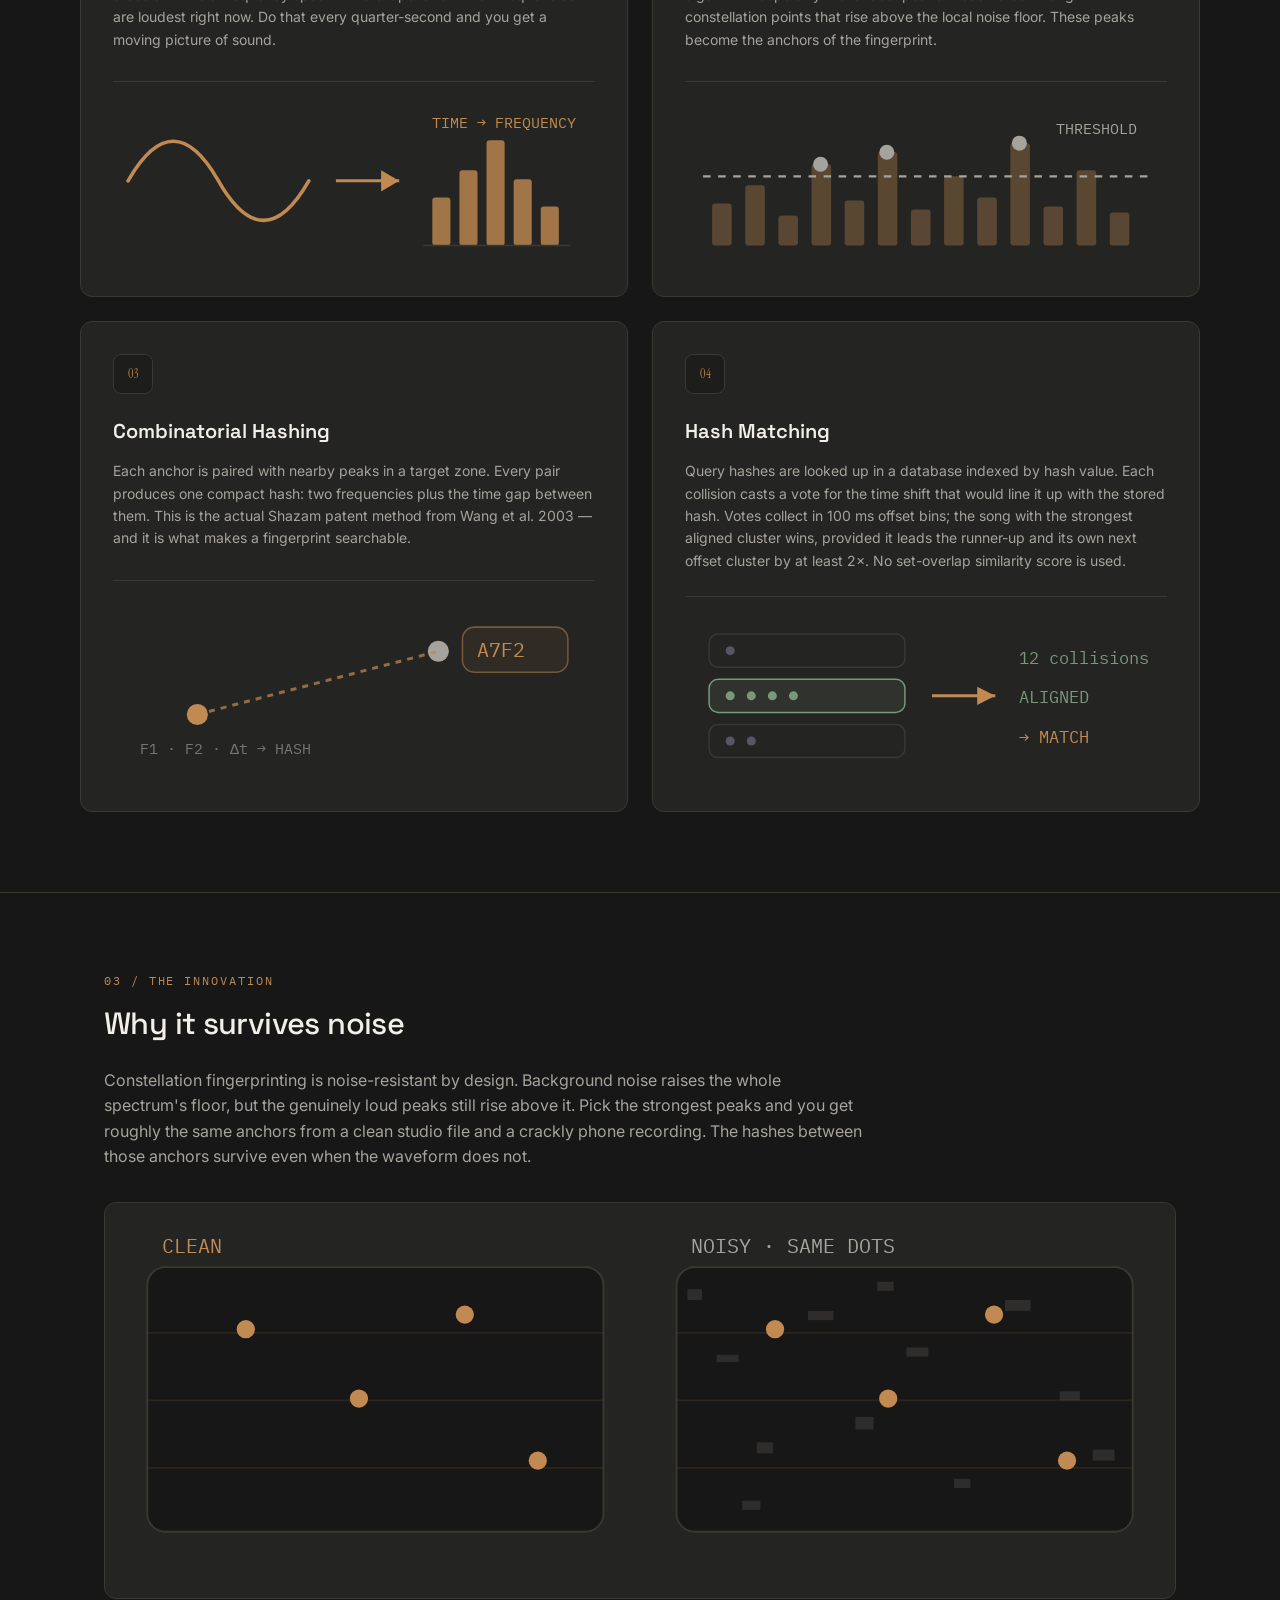
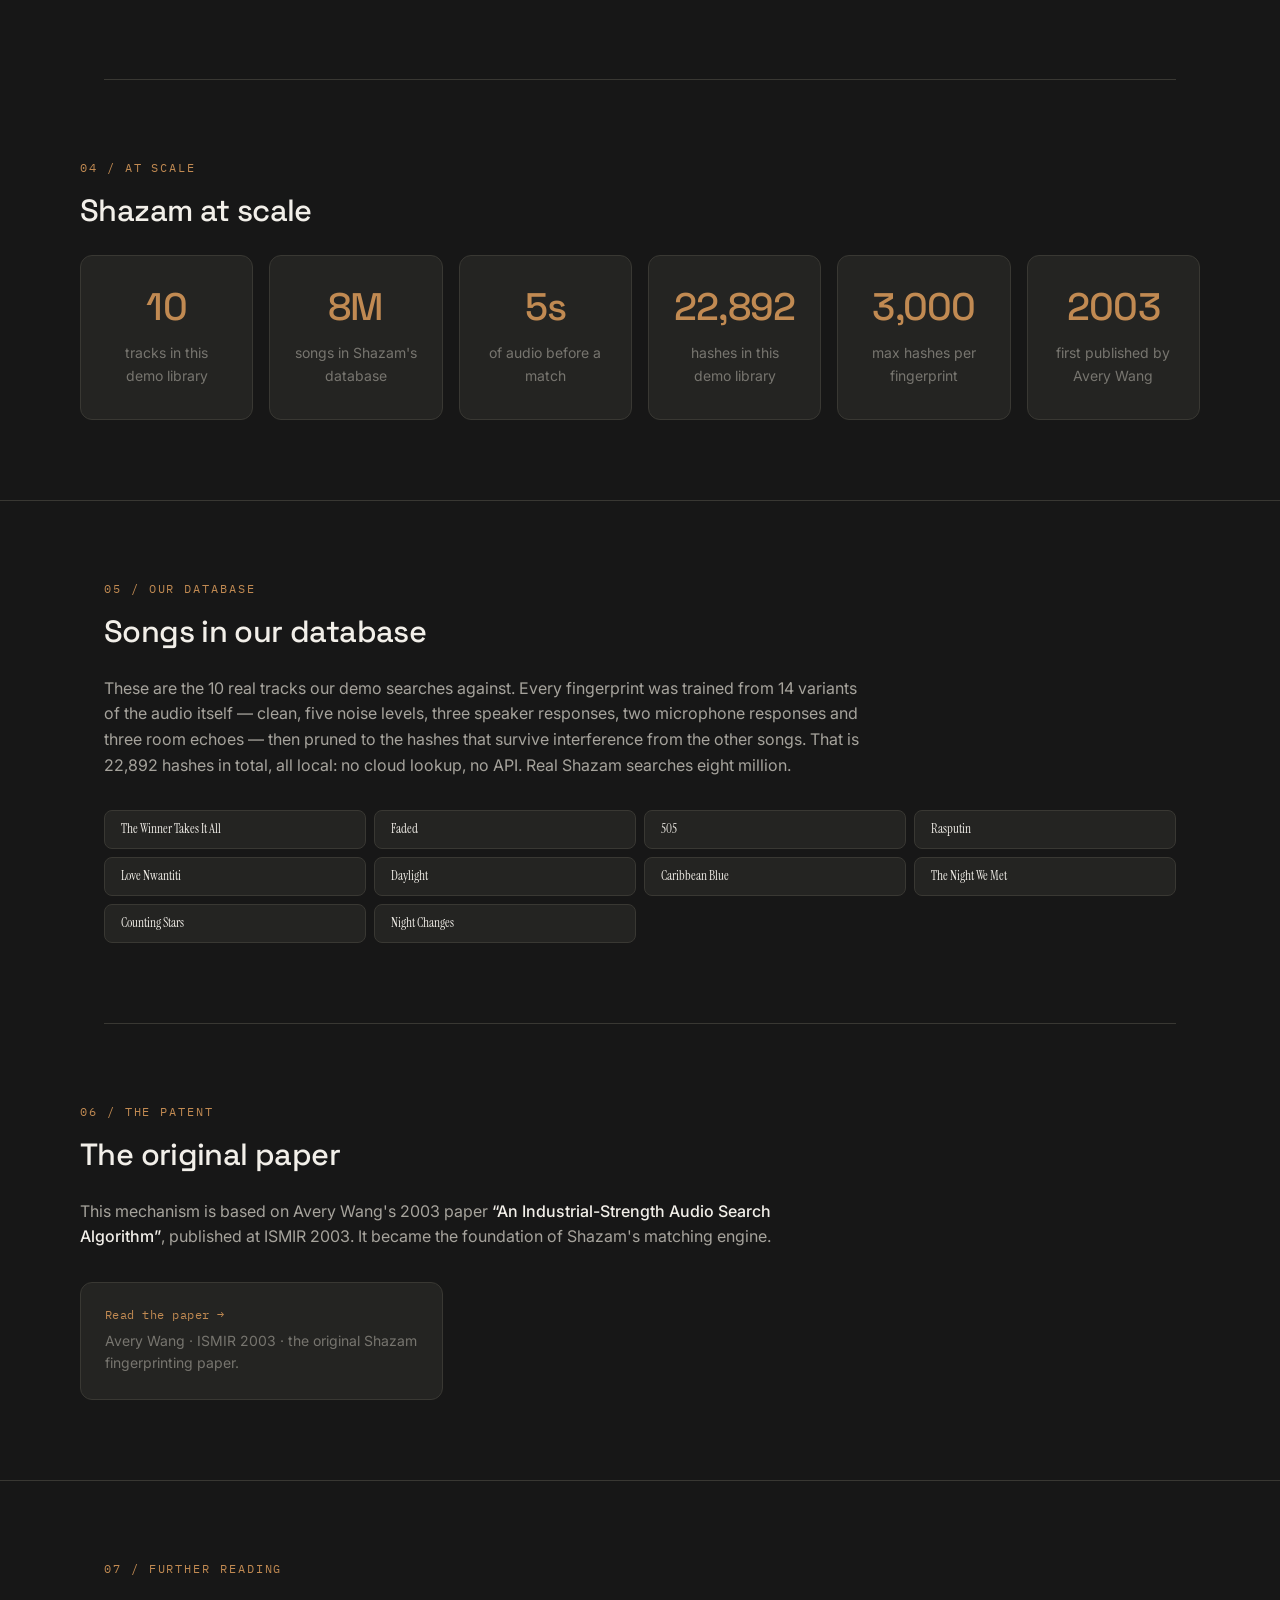
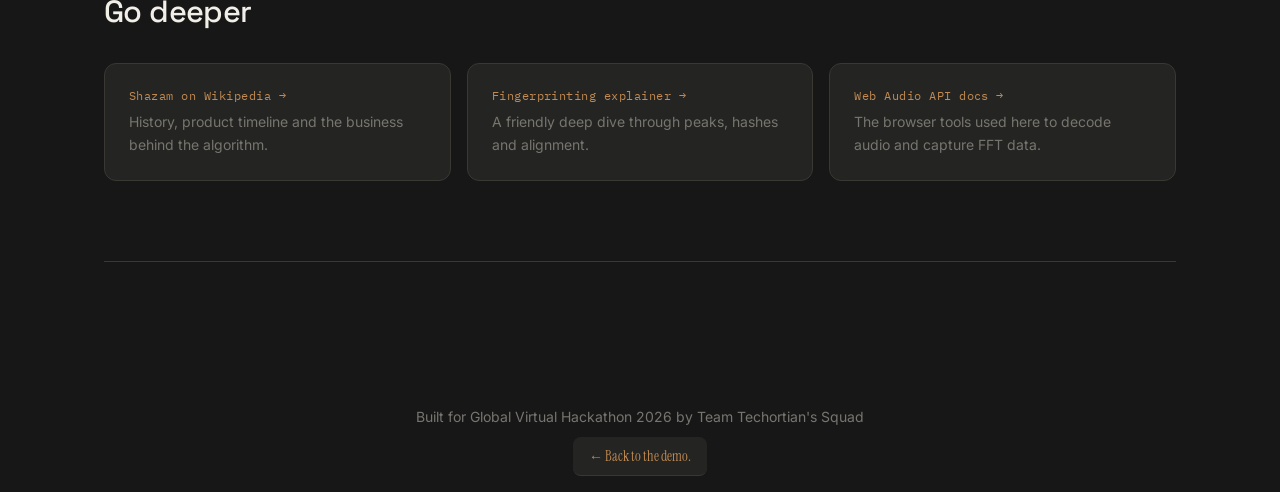
==== commit 53011abb: "Decrease number of songs to increase accuracy" ====
--- a/about.html
+++ b/about.html
@@ -12,6 +12,7 @@
 </head>
 <body>
 <canvas id="bgTexture"></canvas>
+<canvas id="bgInteraction" aria-hidden="true"></canvas>
 
 <nav class="backnav"><a href="index.html">&#8592; Try it yourself</a></nav>
 
@@ -172,10 +173,10 @@
     <span class="kicker">04 / At scale</span>
     <h2>Shazam at scale</h2>
     <div class="stat-grid">
-      <div class="stat"><div class="num">51</div><div class="label">tracks in this demo library</div></div>
+      <div class="stat"><div class="num">10</div><div class="label">tracks in this demo library</div></div>
       <div class="stat"><div class="num">8M</div><div class="label">songs in Shazam's database</div></div>
       <div class="stat"><div class="num">5s</div><div class="label">of audio before a match</div></div>
-      <div class="stat"><div class="num">131,386</div><div class="label">hashes in this demo library</div></div>
+      <div class="stat"><div class="num">22,892</div><div class="label">hashes in this demo library</div></div>
       <div class="stat"><div class="num">3,000</div><div class="label">max hashes per fingerprint</div></div>
       <div class="stat"><div class="num">2003</div><div class="label">first published by Avery Wang</div></div>
     </div>
@@ -184,59 +185,18 @@
   <section class="section" id="database">
     <span class="kicker">05 / Our database</span>
     <h2>Songs in our database</h2>
-    <p class="prose">These are the 51 real tracks our demo searches against. Every fingerprint was trained from 14 variants of the audio itself &mdash; clean, five noise levels, three speaker responses, two microphone responses and three room echoes &mdash; then pruned to the hashes that survive interference from the other songs. That is 131,386 hashes in total, all local: no cloud lookup, no API. Real Shazam searches eight million.</p>
+    <p class="prose">These are the 10 real tracks our demo searches against. Every fingerprint was trained from 14 variants of the audio itself &mdash; clean, five noise levels, three speaker responses, two microphone responses and three room echoes &mdash; then pruned to the hashes that survive interference from the other songs. That is 22,892 hashes in total, all local: no cloud lookup, no API. Real Shazam searches eight million.</p>
     <div class="song-index">
       <span>The Winner Takes It All</span>
       <span>Faded</span>
-      <span>Let Me Down Slowly</span>
       <span>505</span>
       <span>Rasputin</span>
-      <span>Criminal</span>
       <span>Love Nwantiti</span>
-      <span>Let Me Love You</span>
       <span>Daylight</span>
-      <span>Woman</span>
-      <span>Babydoll</span>
-      <span>One Dance</span>
-      <span>Stereo Love</span>
       <span>Caribbean Blue</span>
-      <span>Say It's Not Over</span>
-      <span>Centuries</span>
-      <span>Unforgettable</span>
-      <span>Golden Brown</span>
-      <span>Mary On A Cross</span>
-      <span>That’s So True</span>
-      <span>Hanging Tree</span>
-      <span>On The Floor</span>
-      <span>Dancin</span>
-      <span>All The Stars</span>
-      <span>Young Dumb &amp; Broke</span>
-      <span>Young And Beautiful</span>
       <span>The Night We Met</span>
-      <span>Animals</span>
-      <span>Bad Boy</span>
-      <span>Play Date</span>
-      <span>Washing Machine Heart</span>
-      <span>Cheri Cheri Lady</span>
-      <span>Sunflower</span>
-      <span>Unakkul Naane</span>
-      <span>Runaway</span>
-      <span>Runaway</span>
-      <span>Dandelions</span>
-      <span>Whenever, Wherever</span>
-      <span>Cheap Thrills</span>
-      <span>Goth</span>
-      <span>Me and the Devil</span>
-      <span>Until I Found You</span>
-      <span>Freaks</span>
-      <span>House Of The Rising Sun</span>
-      <span>California Dreamin'</span>
-      <span>Golden Brown</span>
-      <span>blue</span>
       <span>Counting Stars</span>
-      <span>Heat Waves</span>
       <span>Night Changes</span>
-      <span>Die With A Smile</span>
     </div>
   </section>
 
@@ -378,6 +338,96 @@
   draw();
   let timer=0;
   window.addEventListener('resize',function(){clearTimeout(timer);timer=setTimeout(draw,120);});
+})();
+
+/* ---------- Pointer-reactive background grain ---------- */
+(function(){
+  const cv=document.getElementById('bgInteraction');
+  if(!cv) return;
+  const ctx=cv.getContext('2d');
+  if(!ctx) return;
+
+  let width=0,height=0,dpr=1,targetX=0,targetY=0,x=0,y=0;
+  let hasPointer=false,pointerDown=false,lastMove=0,frame=0;
+  const ripples=[];
+
+  function schedule(){
+    if(!frame) frame=requestAnimationFrame(render);
+  }
+  function resize(){
+    dpr=Math.min(window.devicePixelRatio||1,2);
+    width=window.innerWidth;height=window.innerHeight;
+    cv.width=Math.round(width*dpr);cv.height=Math.round(height*dpr);
+    cv.style.width=width+'px';cv.style.height=height+'px';
+    ctx.setTransform(dpr,0,0,dpr,0,0);
+    schedule();
+  }
+  function moveTo(e){
+    targetX=e.clientX;targetY=e.clientY;
+    if(!hasPointer){x=targetX;y=targetY;hasPointer=true;}
+    lastMove=performance.now();
+    schedule();
+  }
+  function drawGrain(cx,cy,radius,intensity,count){
+    for(let i=0;i<count;i++){
+      const angle=Math.random()*Math.PI*2;
+      const distance=Math.sqrt(Math.random())*radius;
+      const falloff=1-distance/radius;
+      const alpha=(.45+Math.random()*.42)*intensity*Math.sqrt(falloff);
+      const size=Math.random()<.65?1:Math.random()<.9?2:3;
+      ctx.fillStyle='rgba(166,163,156,'+alpha.toFixed(3)+')';
+      ctx.fillRect(cx+Math.cos(angle)*distance,cy+Math.sin(angle)*distance,size,size);
+    }
+  }
+  function drawGrainRipple(cx,cy,radius,intensity,progress){
+    const clusters=Math.round(12+progress*12);
+    for(let i=0;i<clusters;i++){
+      const centerAngle=Math.random()*Math.PI*2;
+      const grains=3+Math.floor(Math.random()*7);
+      for(let j=0;j<grains;j++){
+        const angle=centerAngle+(Math.random()-.5)*.42;
+        const distance=Math.max(0,radius+(Math.random()-.5)*(10+progress*24));
+        const alpha=(.35+Math.random()*.5)*intensity;
+        const size=Math.random()<.65?1:Math.random()<.9?2:3;
+        ctx.fillStyle='rgba(166,163,156,'+alpha.toFixed(3)+')';
+        ctx.fillRect(cx+Math.cos(angle)*distance,cy+Math.sin(angle)*distance,size,size);
+      }
+    }
+  }
+  function render(now){
+    frame=0;
+    ctx.clearRect(0,0,width,height);
+
+    const age=now-lastMove;
+    const intensity=pointerDown?1:Math.max(0,1-age/850);
+    if(hasPointer && intensity>.01){
+      x+=(targetX-x)*.24;y+=(targetY-y)*.24;
+      drawGrain(x,y,66, intensity, Math.round(1800+intensity*1500));
+    }
+
+    for(let i=ripples.length-1;i>=0;i--){
+      const ripple=ripples[i],progress=Math.max(0,(now-ripple.time)/1050);
+      if(progress>=1){ripples.splice(i,1);continue;}
+      const radius=progress*260;
+      drawGrainRipple(ripple.x,ripple.y,radius,(1-progress)*.85,progress);
+    }
+
+    if((hasPointer && intensity>.01) || ripples.length) schedule();
+  }
+
+  window.addEventListener('pointermove',moveTo,{passive:true});
+  window.addEventListener('pointerdown',function(e){
+    moveTo(e);
+    pointerDown=true;
+    ripples.push({x:e.clientX,y:e.clientY,time:performance.now()});
+    if(ripples.length>5) ripples.shift();
+    schedule();
+  },{passive:true});
+  window.addEventListener('pointerup',function(){pointerDown=false;});
+  window.addEventListener('pointercancel',function(){pointerDown=false;});
+  window.addEventListener('blur',function(){pointerDown=false;});
+  window.addEventListener('resize',resize,{passive:true});
+  resize();
 })();
 
 
--- a/about.css
+++ b/about.css
@@ -111,6 +111,7 @@
 
   /* BACKGROUND TEXTURE */
   #bgTexture{position:fixed;top:0;left:0;width:100vw;height:100vh;z-index:0;pointer-events:none;display:block;background:#171717}
+  #bgInteraction{position:fixed;top:0;left:0;z-index:0;pointer-events:none;display:block;background:transparent;border:0;border-radius:0}
   body{position:relative}
   main,footer{position:relative;z-index:1}
   .hero,#hero,.section{position:relative;isolation:isolate}
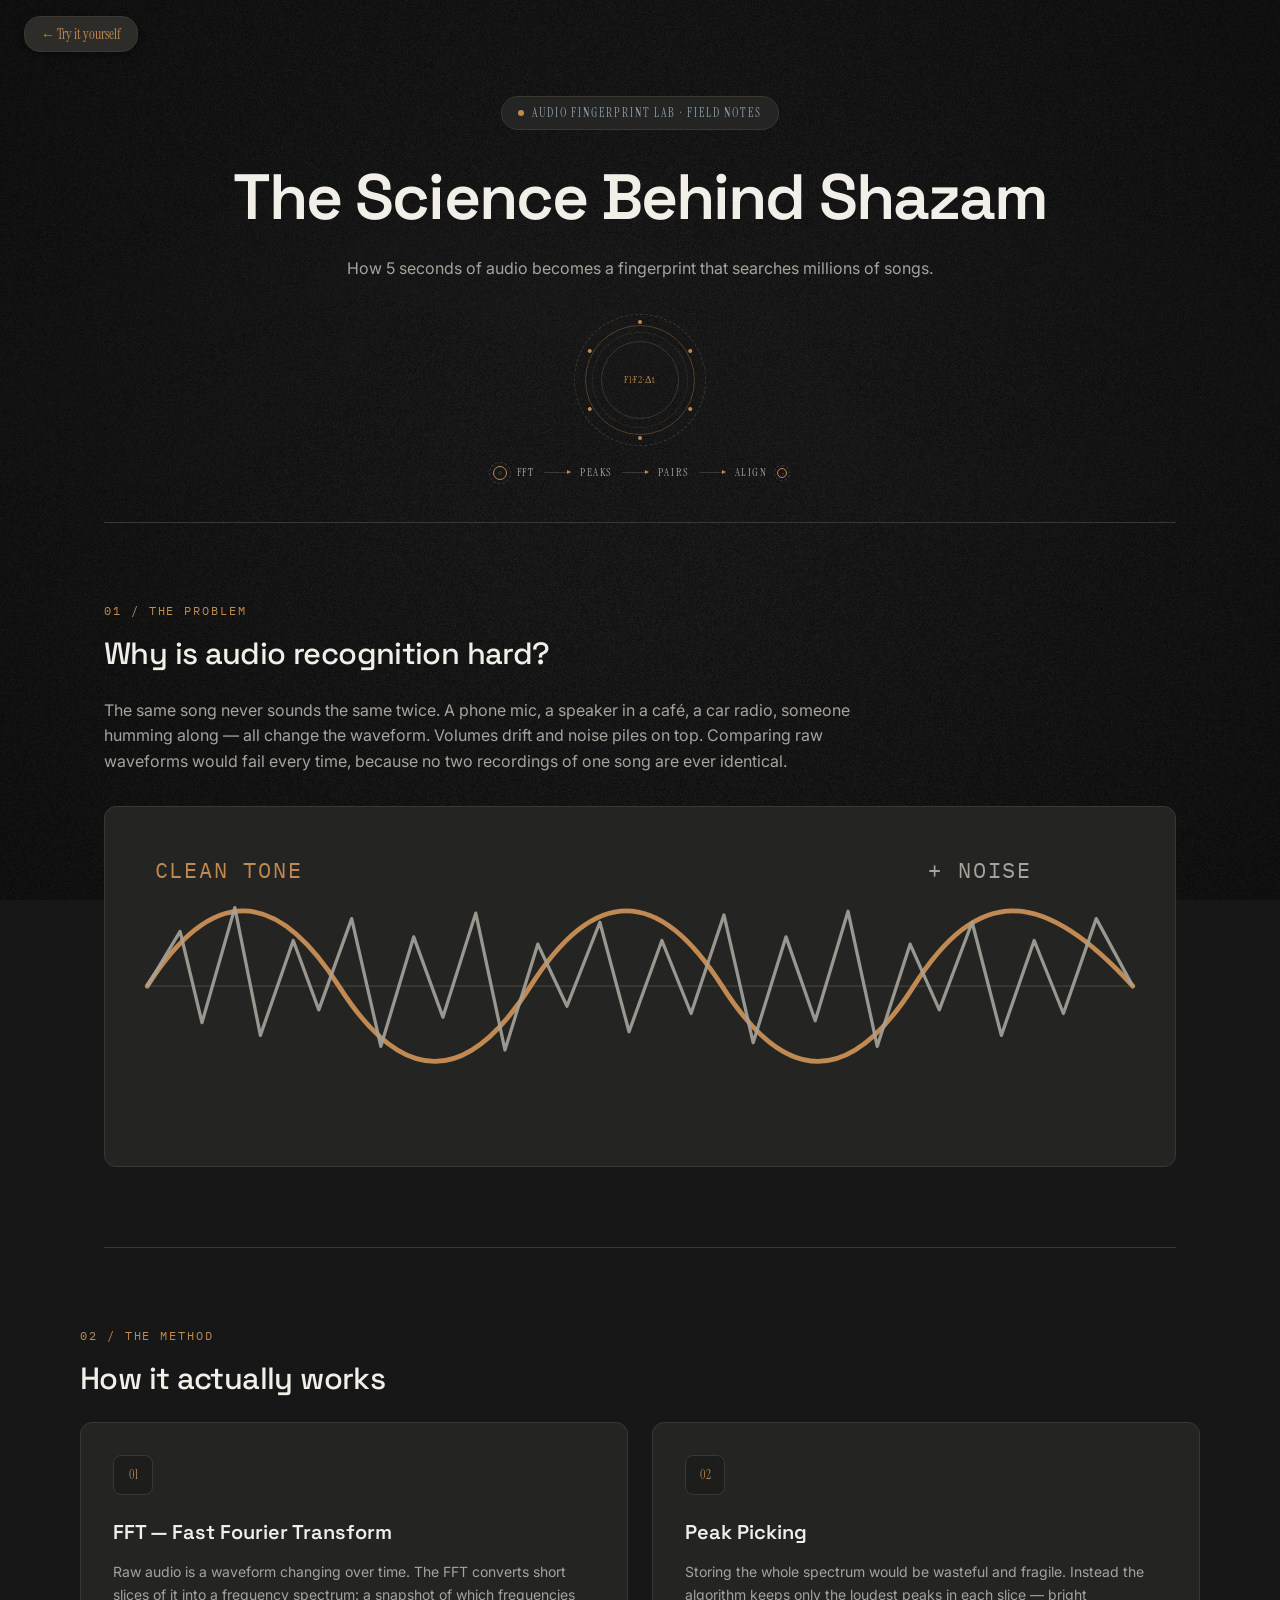
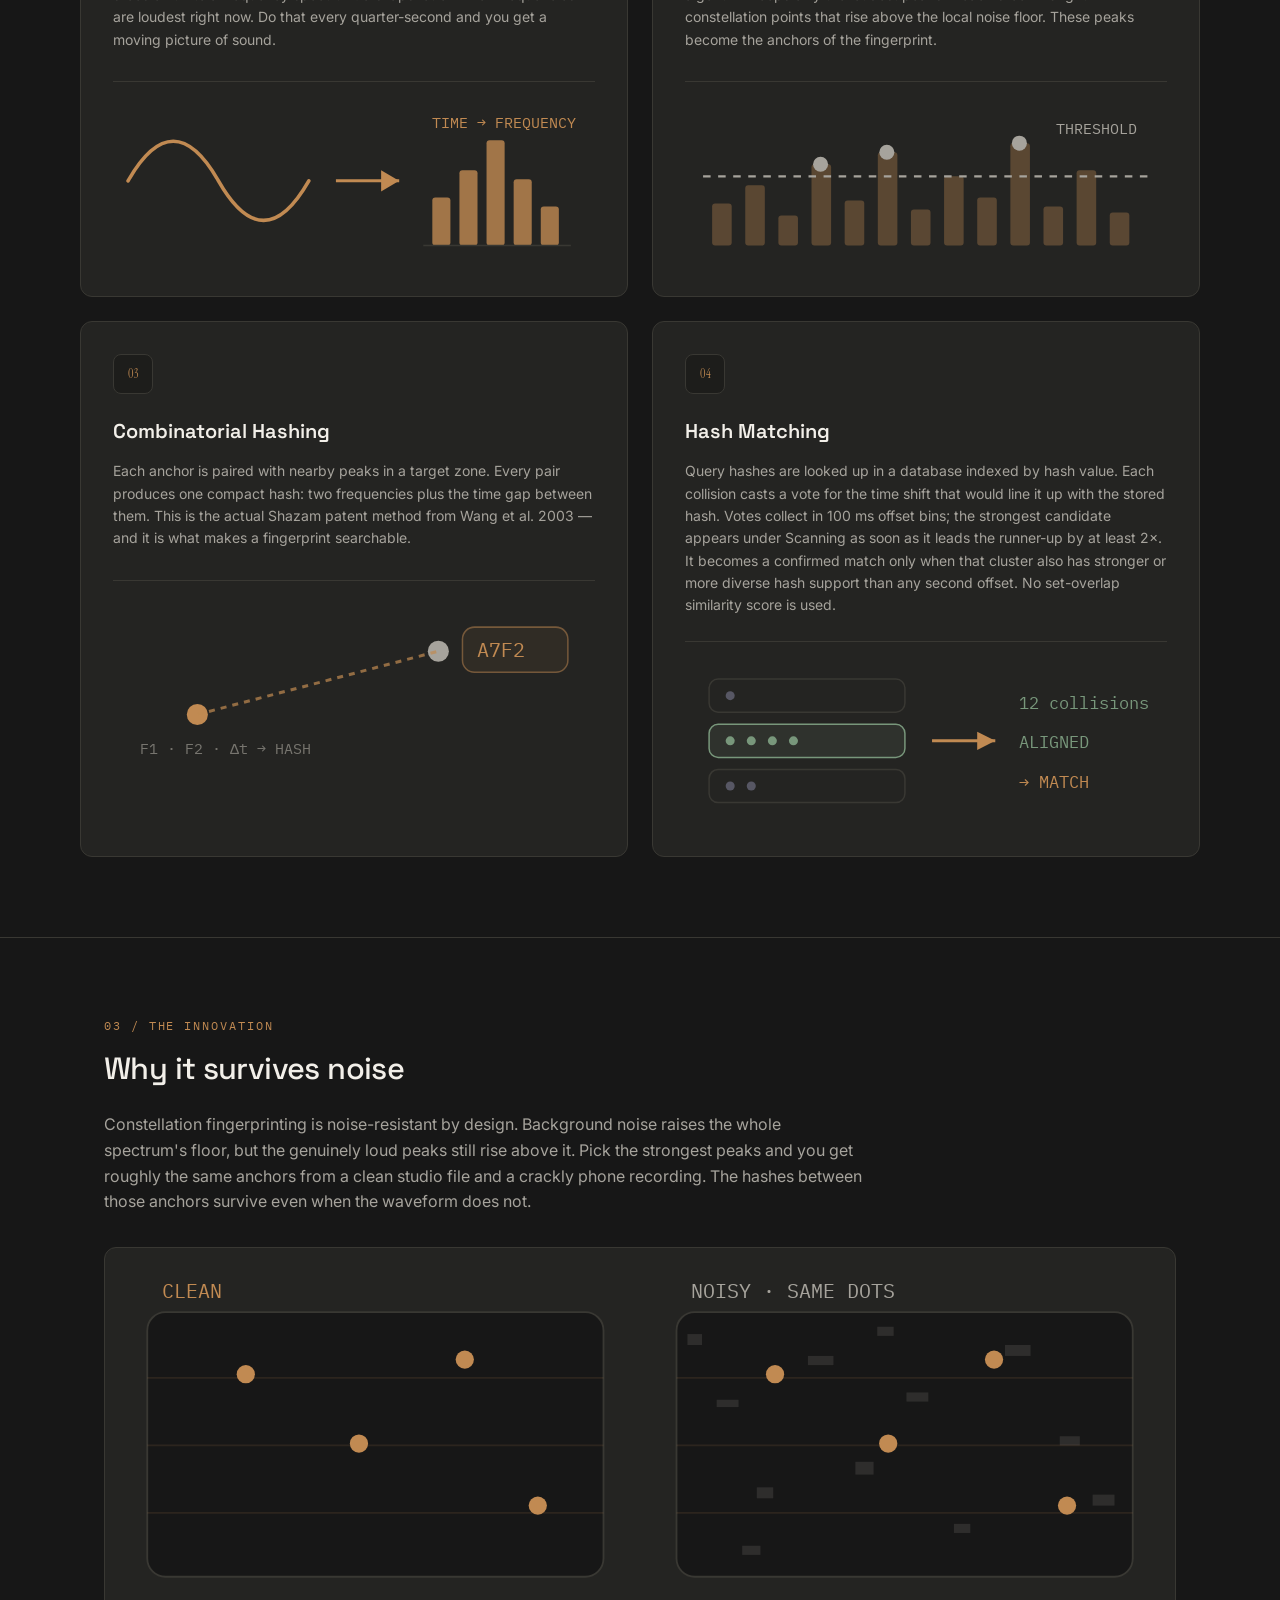
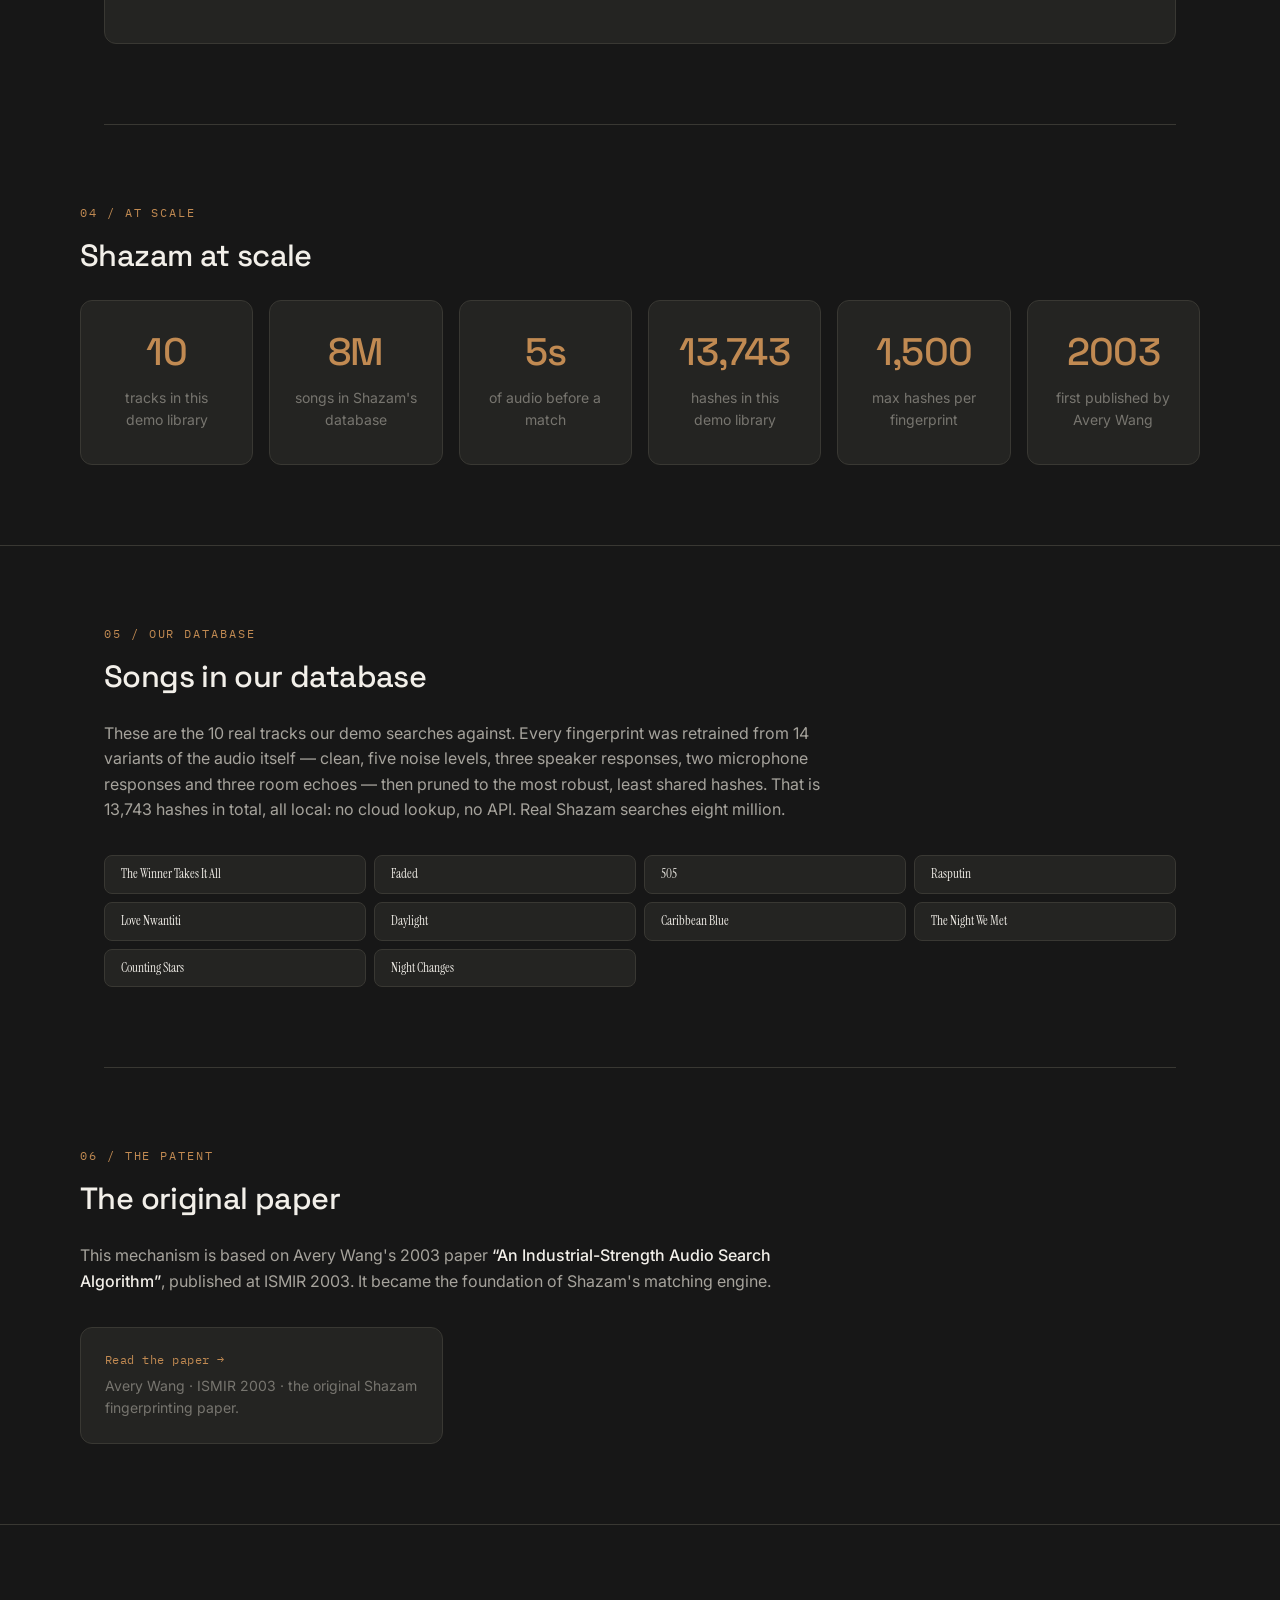
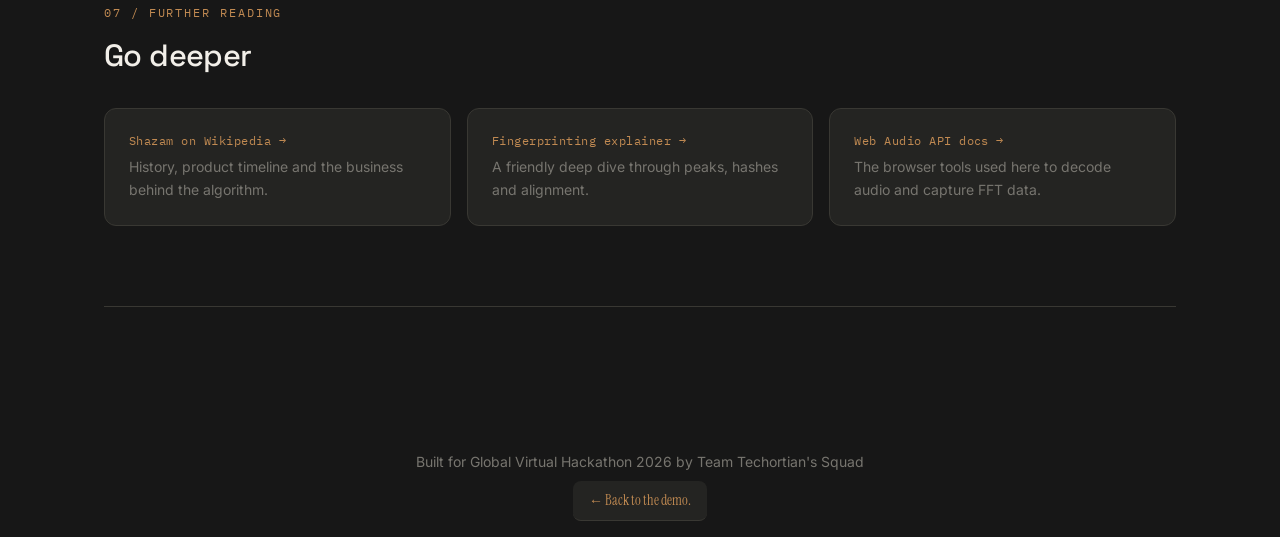
==== commit 44ffc343: "Increase in Accuracy" ====
--- a/about.html
+++ b/about.html
@@ -113,7 +113,7 @@
       <article class="step-card">
         <div class="step-num">04</div>
         <h3>Hash Matching</h3>
-        <p>Query hashes are looked up in a database indexed by hash value. Each collision casts a vote for the time shift that would line it up with the stored hash. Votes collect in 100 ms offset bins; the song with the strongest aligned cluster wins, provided it leads the runner-up and its own next offset cluster by at least 2×. No set-overlap similarity score is used.</p>
+        <p>Query hashes are looked up in a database indexed by hash value. Each collision casts a vote for the time shift that would line it up with the stored hash. Votes collect in 100 ms offset bins; the strongest candidate appears under Scanning as soon as it leads the runner-up by at least 2×. It becomes a confirmed match only when that cluster also has stronger or more diverse hash support than any second offset. No set-overlap similarity score is used.</p>
         <svg viewBox="0 0 320 110">
           <g>
             <rect x="16" y="14" width="130" height="22" rx="6" fill="#242422" stroke="#393833"/>
@@ -176,8 +176,8 @@
       <div class="stat"><div class="num">10</div><div class="label">tracks in this demo library</div></div>
       <div class="stat"><div class="num">8M</div><div class="label">songs in Shazam's database</div></div>
       <div class="stat"><div class="num">5s</div><div class="label">of audio before a match</div></div>
-      <div class="stat"><div class="num">22,892</div><div class="label">hashes in this demo library</div></div>
-      <div class="stat"><div class="num">3,000</div><div class="label">max hashes per fingerprint</div></div>
+      <div class="stat"><div class="num">13,743</div><div class="label">hashes in this demo library</div></div>
+      <div class="stat"><div class="num">1,500</div><div class="label">max hashes per fingerprint</div></div>
       <div class="stat"><div class="num">2003</div><div class="label">first published by Avery Wang</div></div>
     </div>
   </section>
@@ -185,7 +185,7 @@
   <section class="section" id="database">
     <span class="kicker">05 / Our database</span>
     <h2>Songs in our database</h2>
-    <p class="prose">These are the 10 real tracks our demo searches against. Every fingerprint was trained from 14 variants of the audio itself &mdash; clean, five noise levels, three speaker responses, two microphone responses and three room echoes &mdash; then pruned to the hashes that survive interference from the other songs. That is 22,892 hashes in total, all local: no cloud lookup, no API. Real Shazam searches eight million.</p>
+    <p class="prose">These are the 10 real tracks our demo searches against. Every fingerprint was retrained from 14 variants of the audio itself &mdash; clean, five noise levels, three speaker responses, two microphone responses and three room echoes &mdash; then pruned to the most robust, least shared hashes. That is 13,743 hashes in total, all local: no cloud lookup, no API. Real Shazam searches eight million.</p>
     <div class="song-index">
       <span>The Winner Takes It All</span>
       <span>Faded</span>
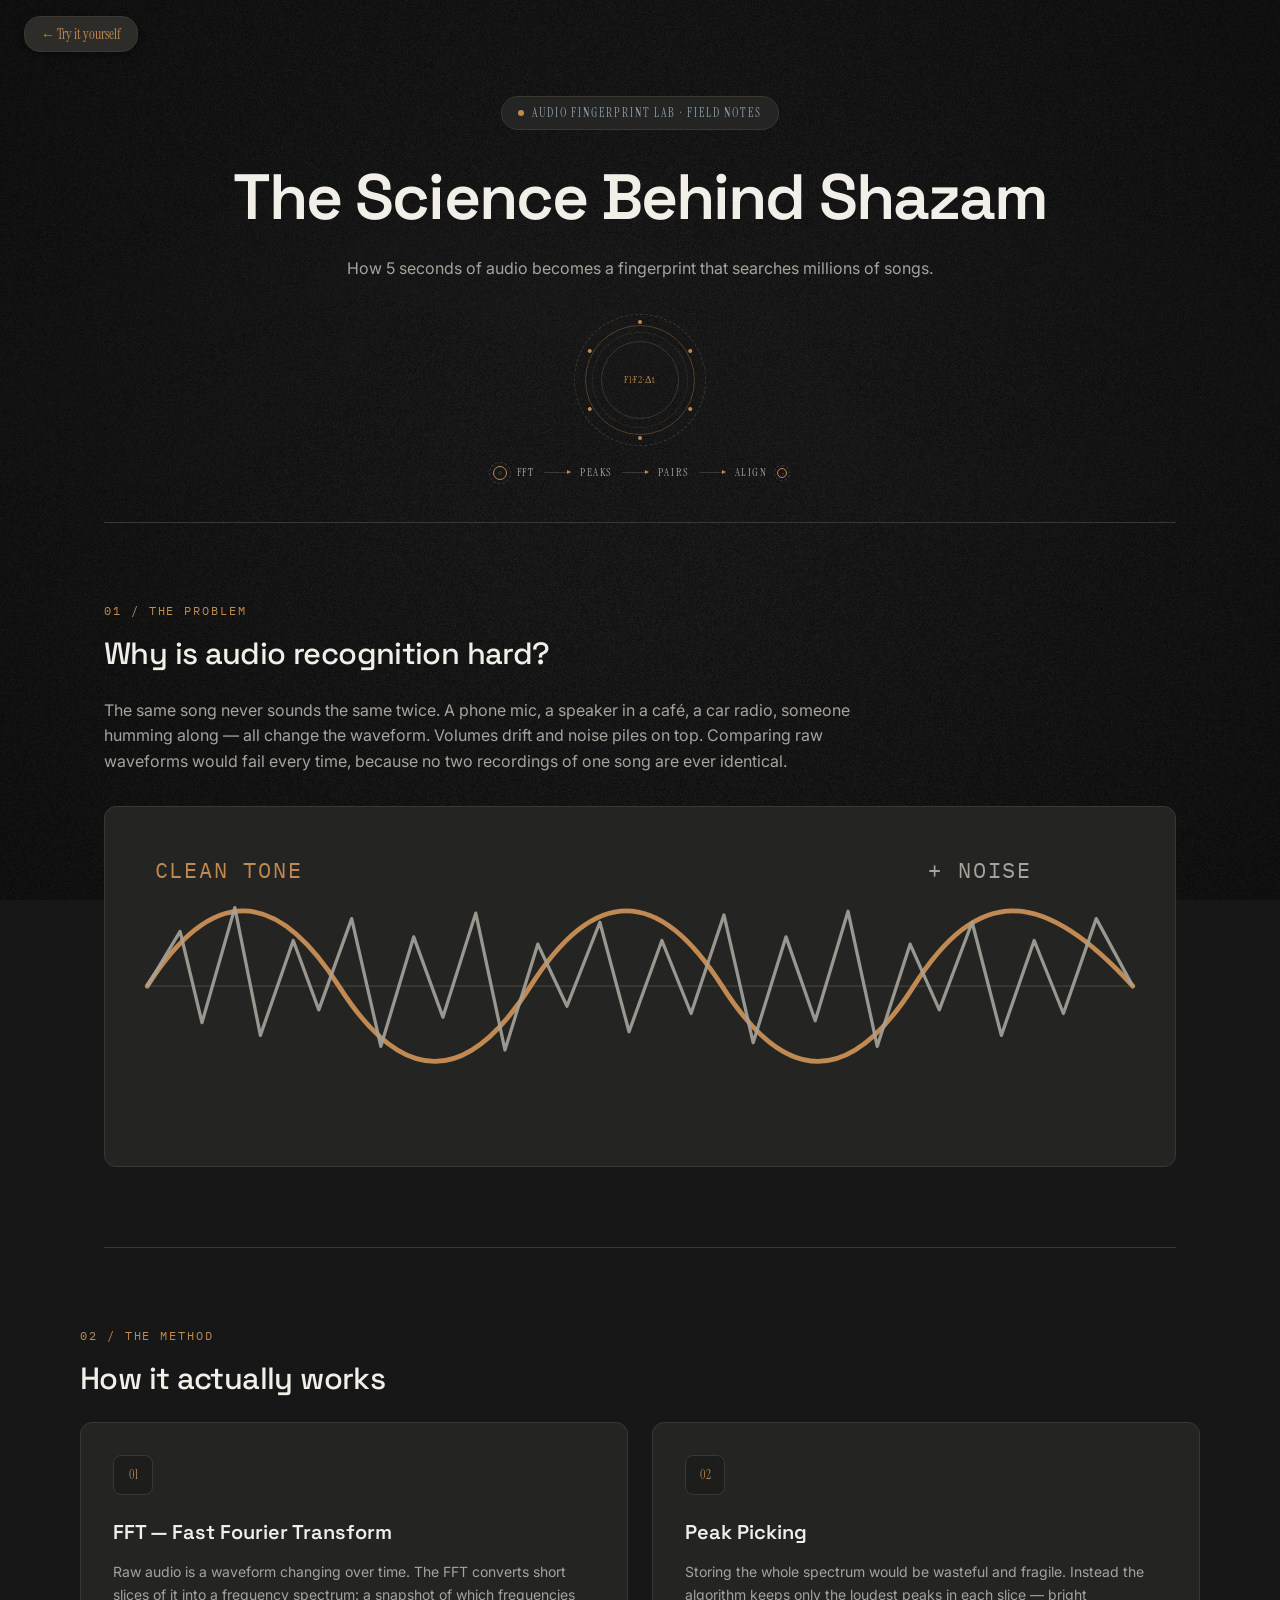
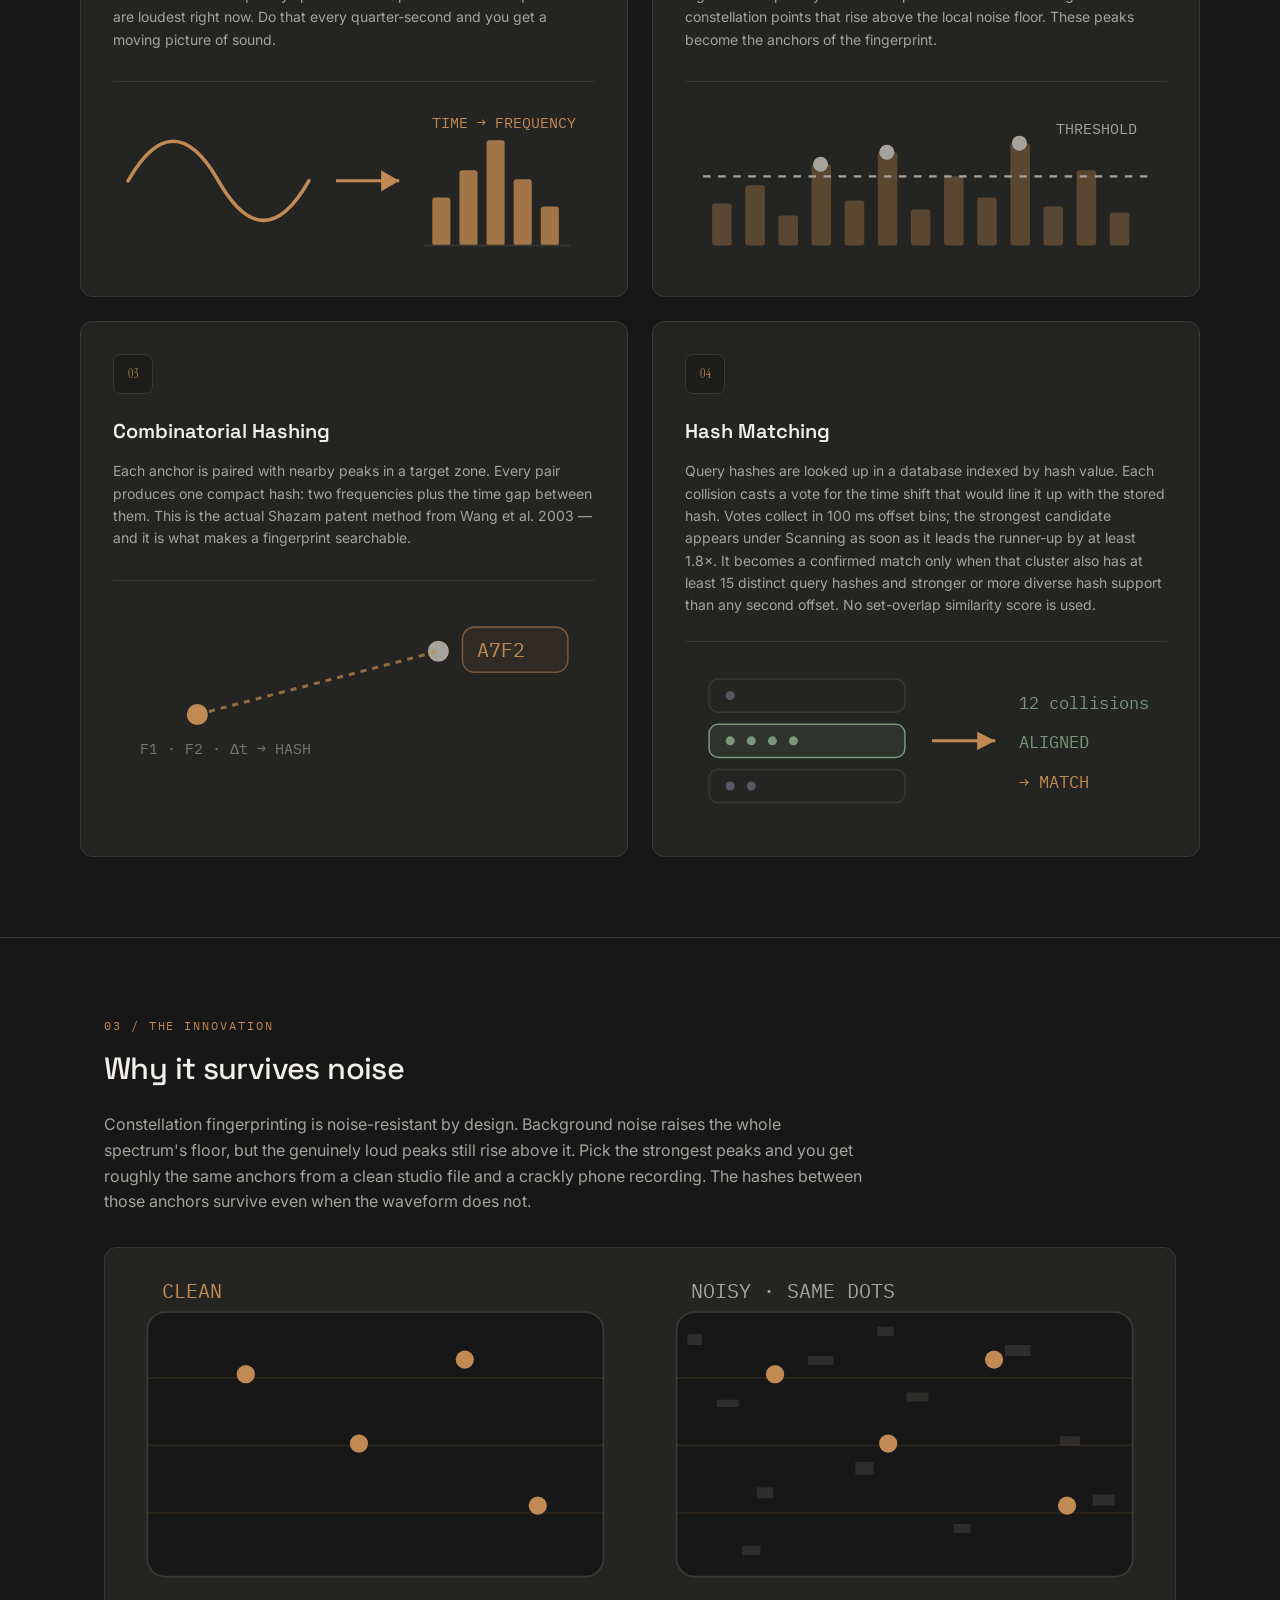
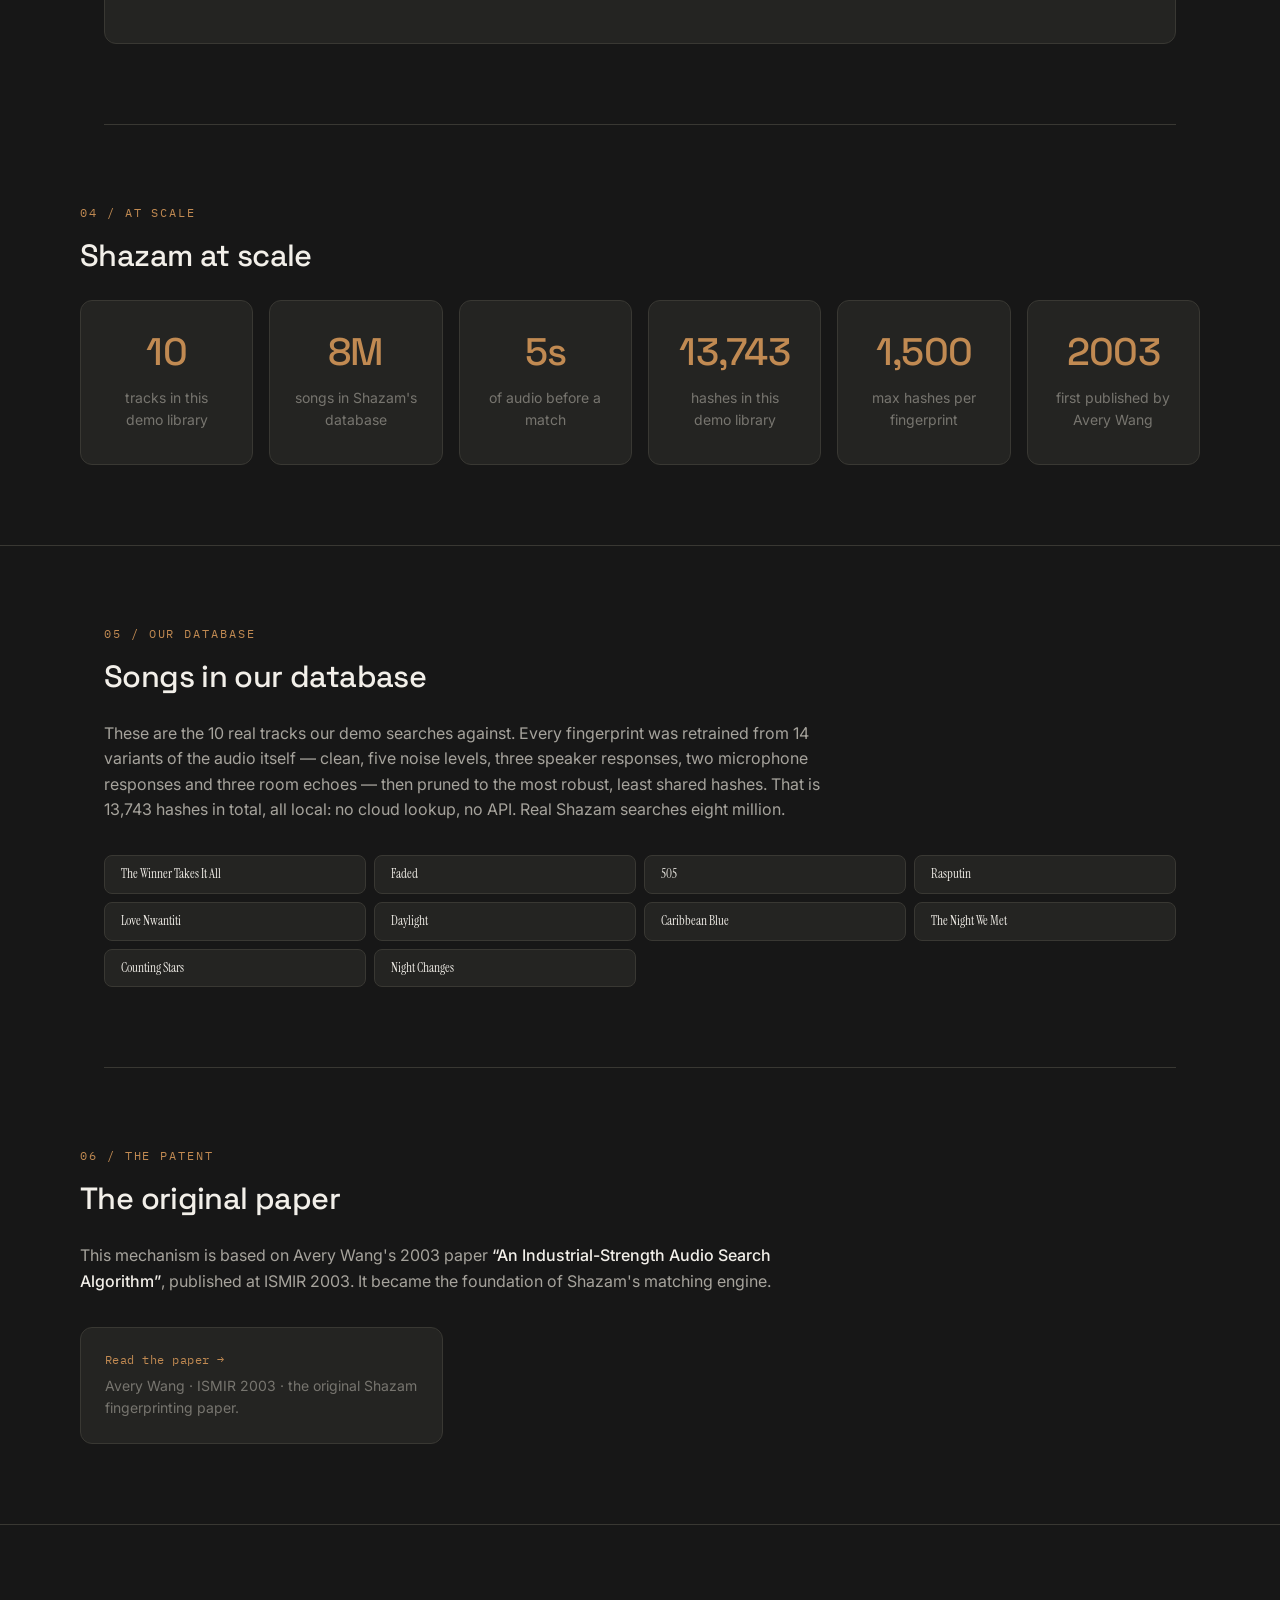
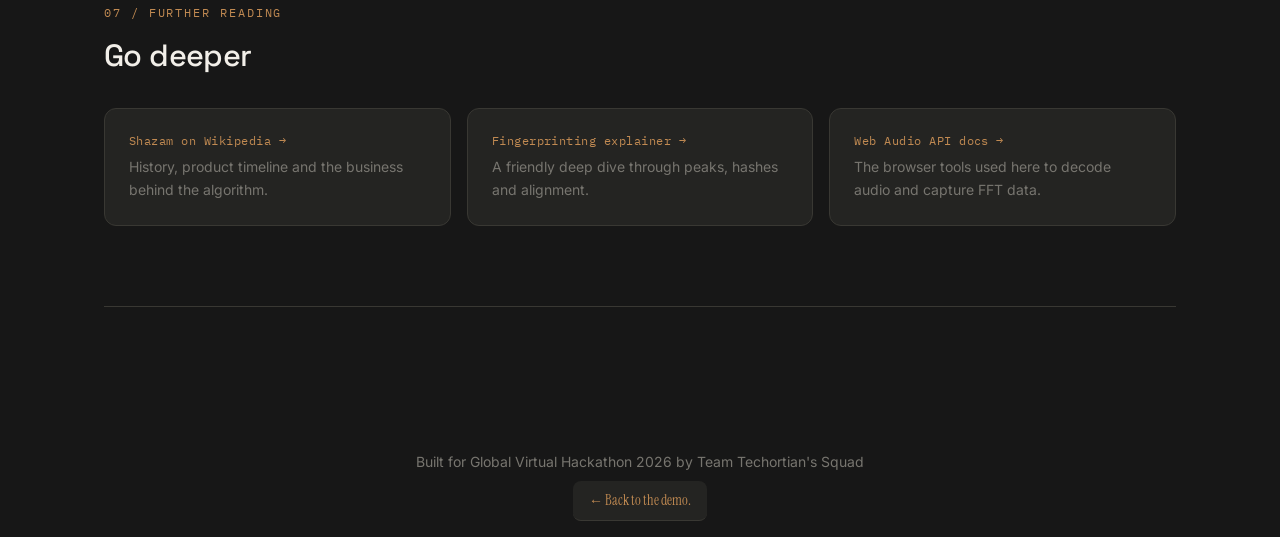
==== commit 9a782d16: "Debug code and algorithm" ====
--- a/about.html
+++ b/about.html
@@ -3,6 +3,7 @@
 <head>
 <meta charset="UTF-8">
 <meta name="viewport" content="width=device-width, initial-scale=1.0">
+<link rel="icon" type="image/svg+xml" sizes="any" href="[data-uri]">
 <title>The Science Behind Shazam — Techrotians Squad</title>
 <link href="https://fonts.googleapis.com/css2?family=Space+Grotesk:wght@500;600&family=Inter:wght@400;500&family=IBM+Plex+Mono:wght@400&family=Instrument+Serif&display=swap" rel="stylesheet">
 
@@ -113,7 +114,7 @@
       <article class="step-card">
         <div class="step-num">04</div>
         <h3>Hash Matching</h3>
-        <p>Query hashes are looked up in a database indexed by hash value. Each collision casts a vote for the time shift that would line it up with the stored hash. Votes collect in 100 ms offset bins; the strongest candidate appears under Scanning as soon as it leads the runner-up by at least 2×. It becomes a confirmed match only when that cluster also has stronger or more diverse hash support than any second offset. No set-overlap similarity score is used.</p>
+        <p>Query hashes are looked up in a database indexed by hash value. Each collision casts a vote for the time shift that would line it up with the stored hash. Votes collect in 100 ms offset bins; the strongest candidate appears under Scanning as soon as it leads the runner-up by at least 1.8×. It becomes a confirmed match only when that cluster also has at least 15 distinct query hashes and stronger or more diverse hash support than any second offset. No set-overlap similarity score is used.</p>
         <svg viewBox="0 0 320 110">
           <g>
             <rect x="16" y="14" width="130" height="22" rx="6" fill="#242422" stroke="#393833"/>
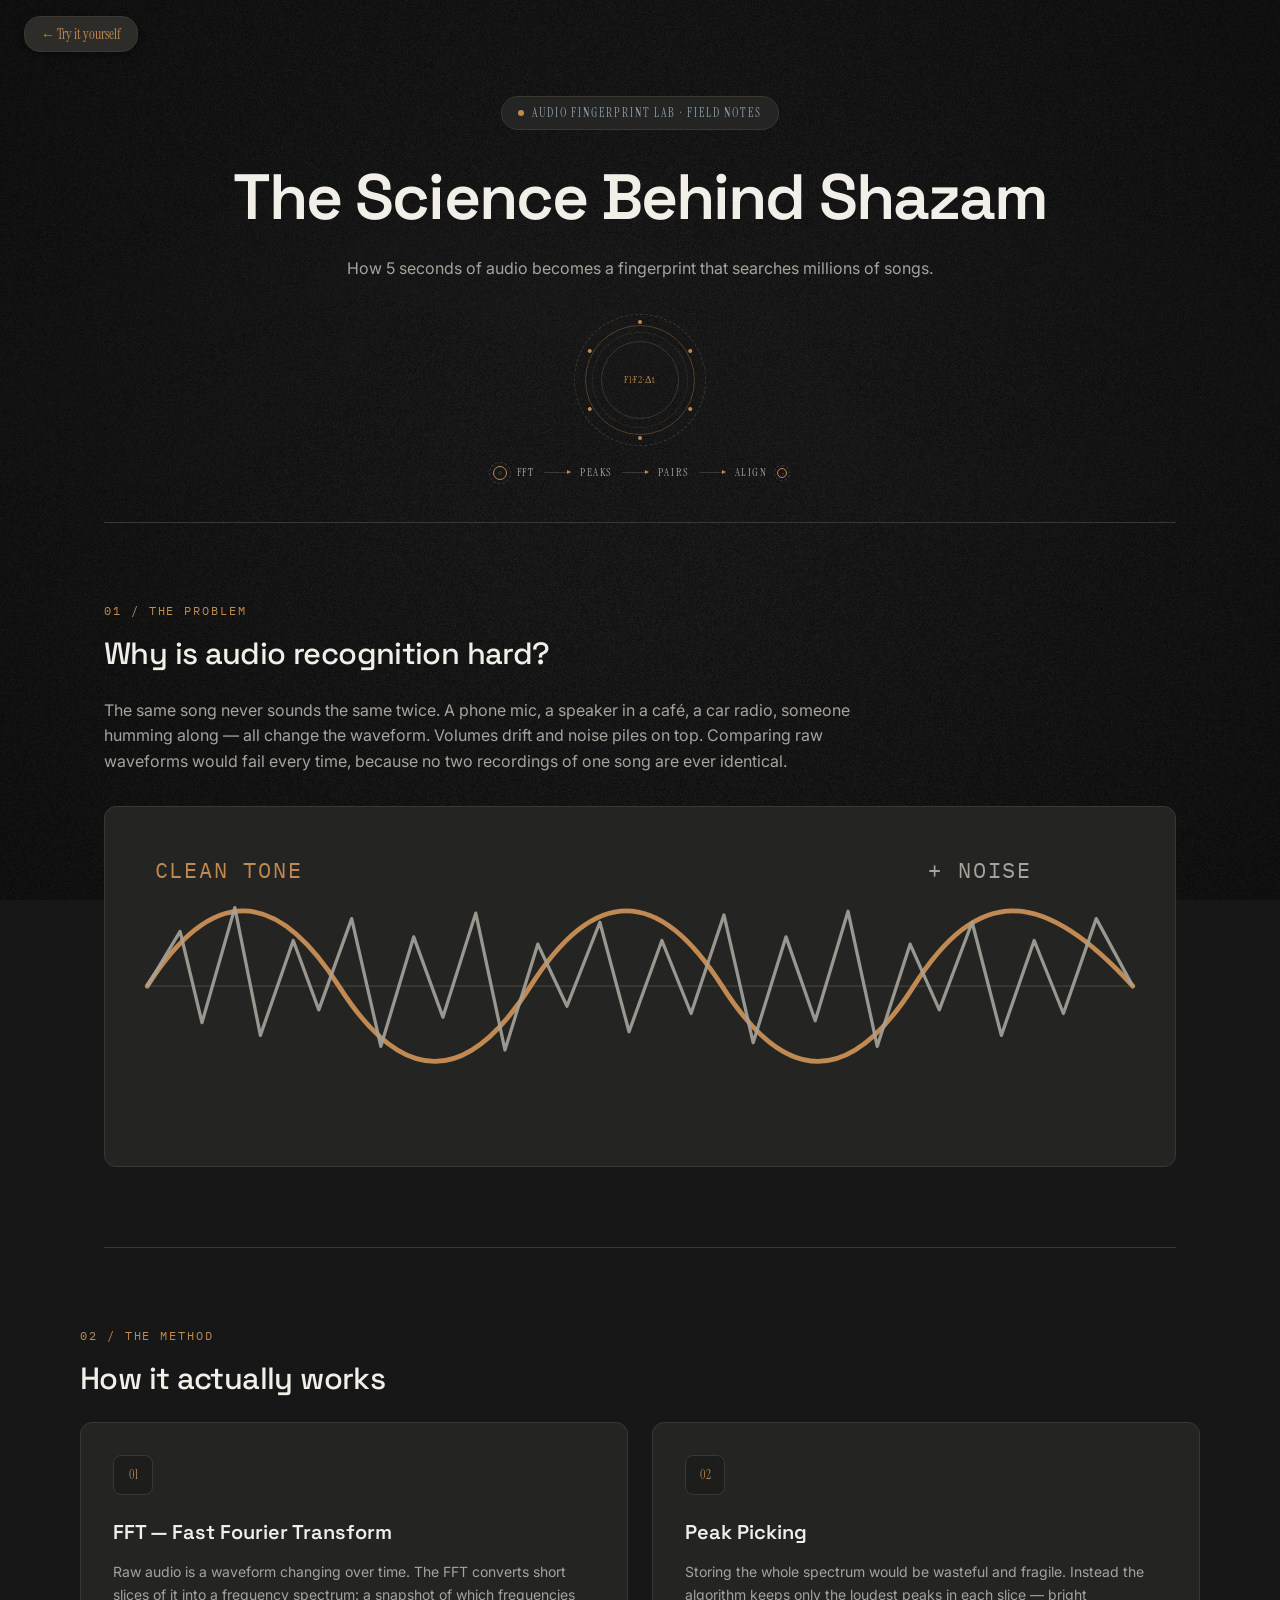
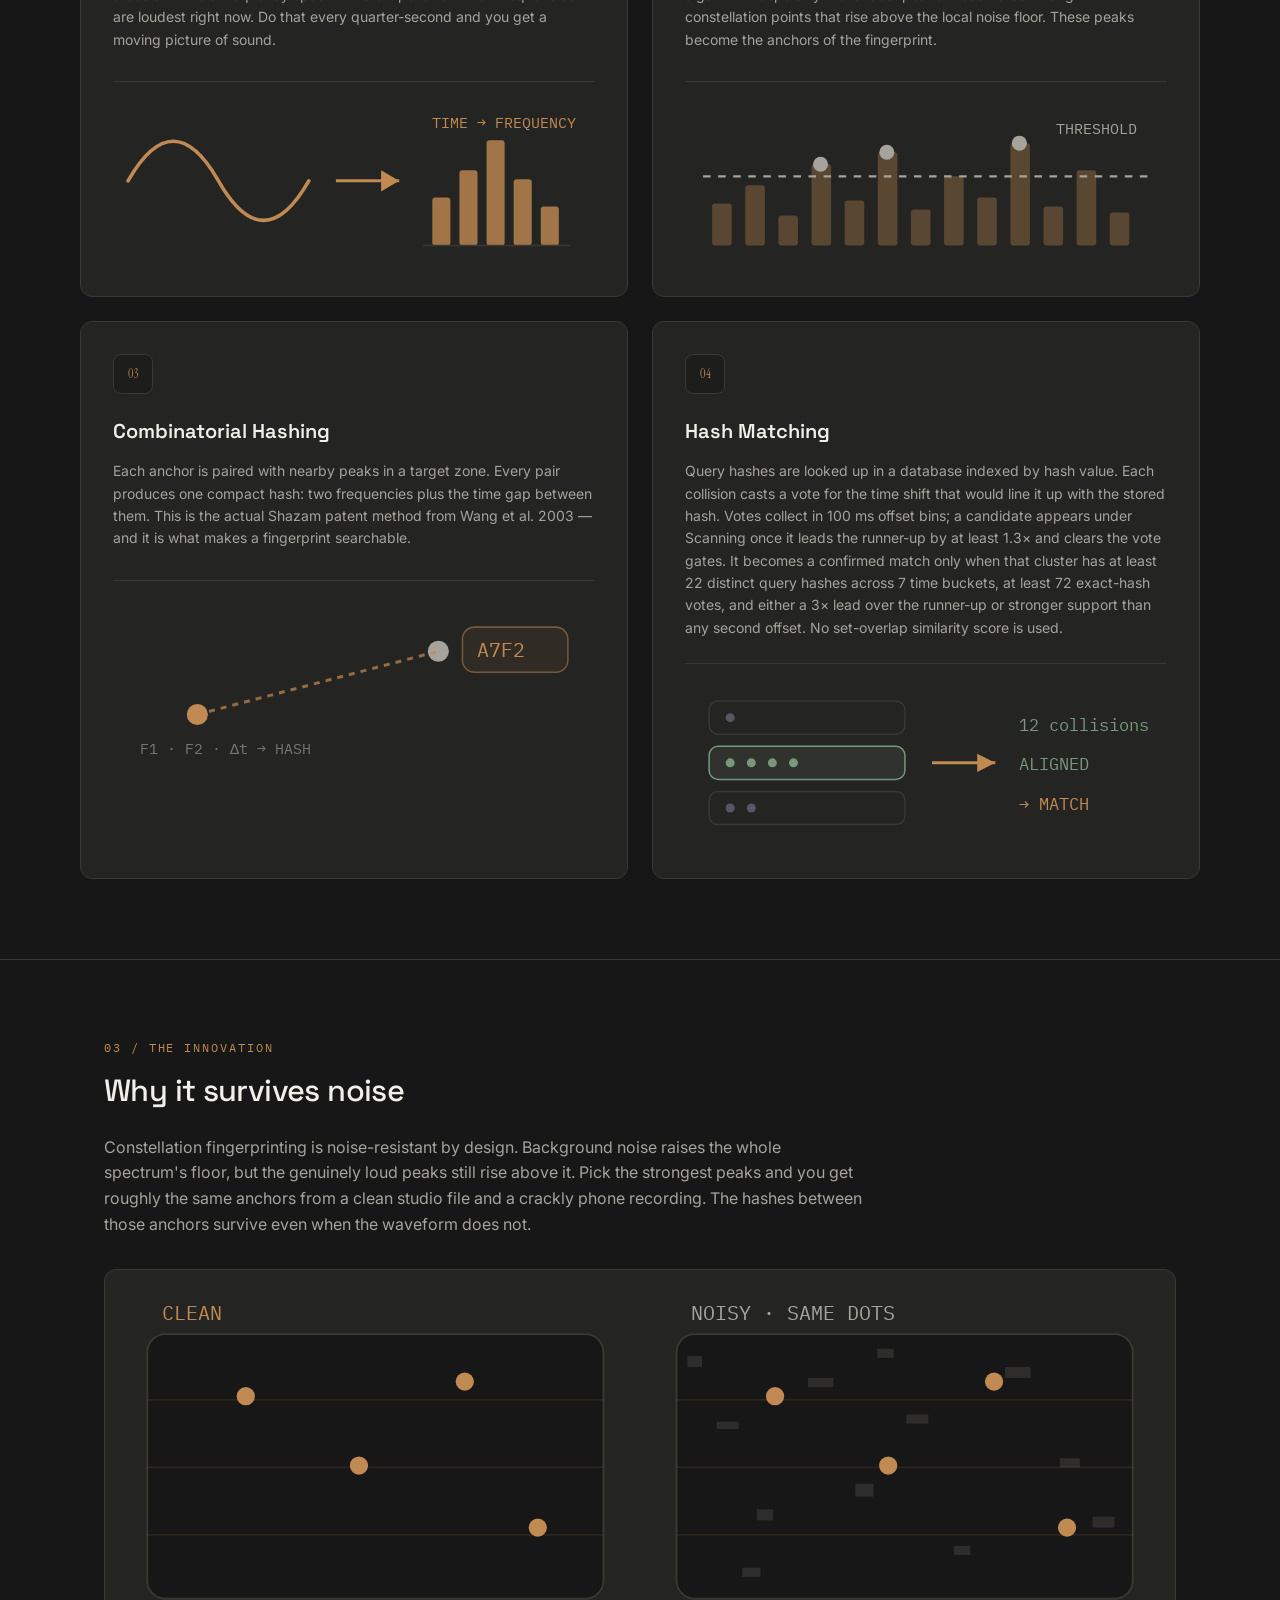
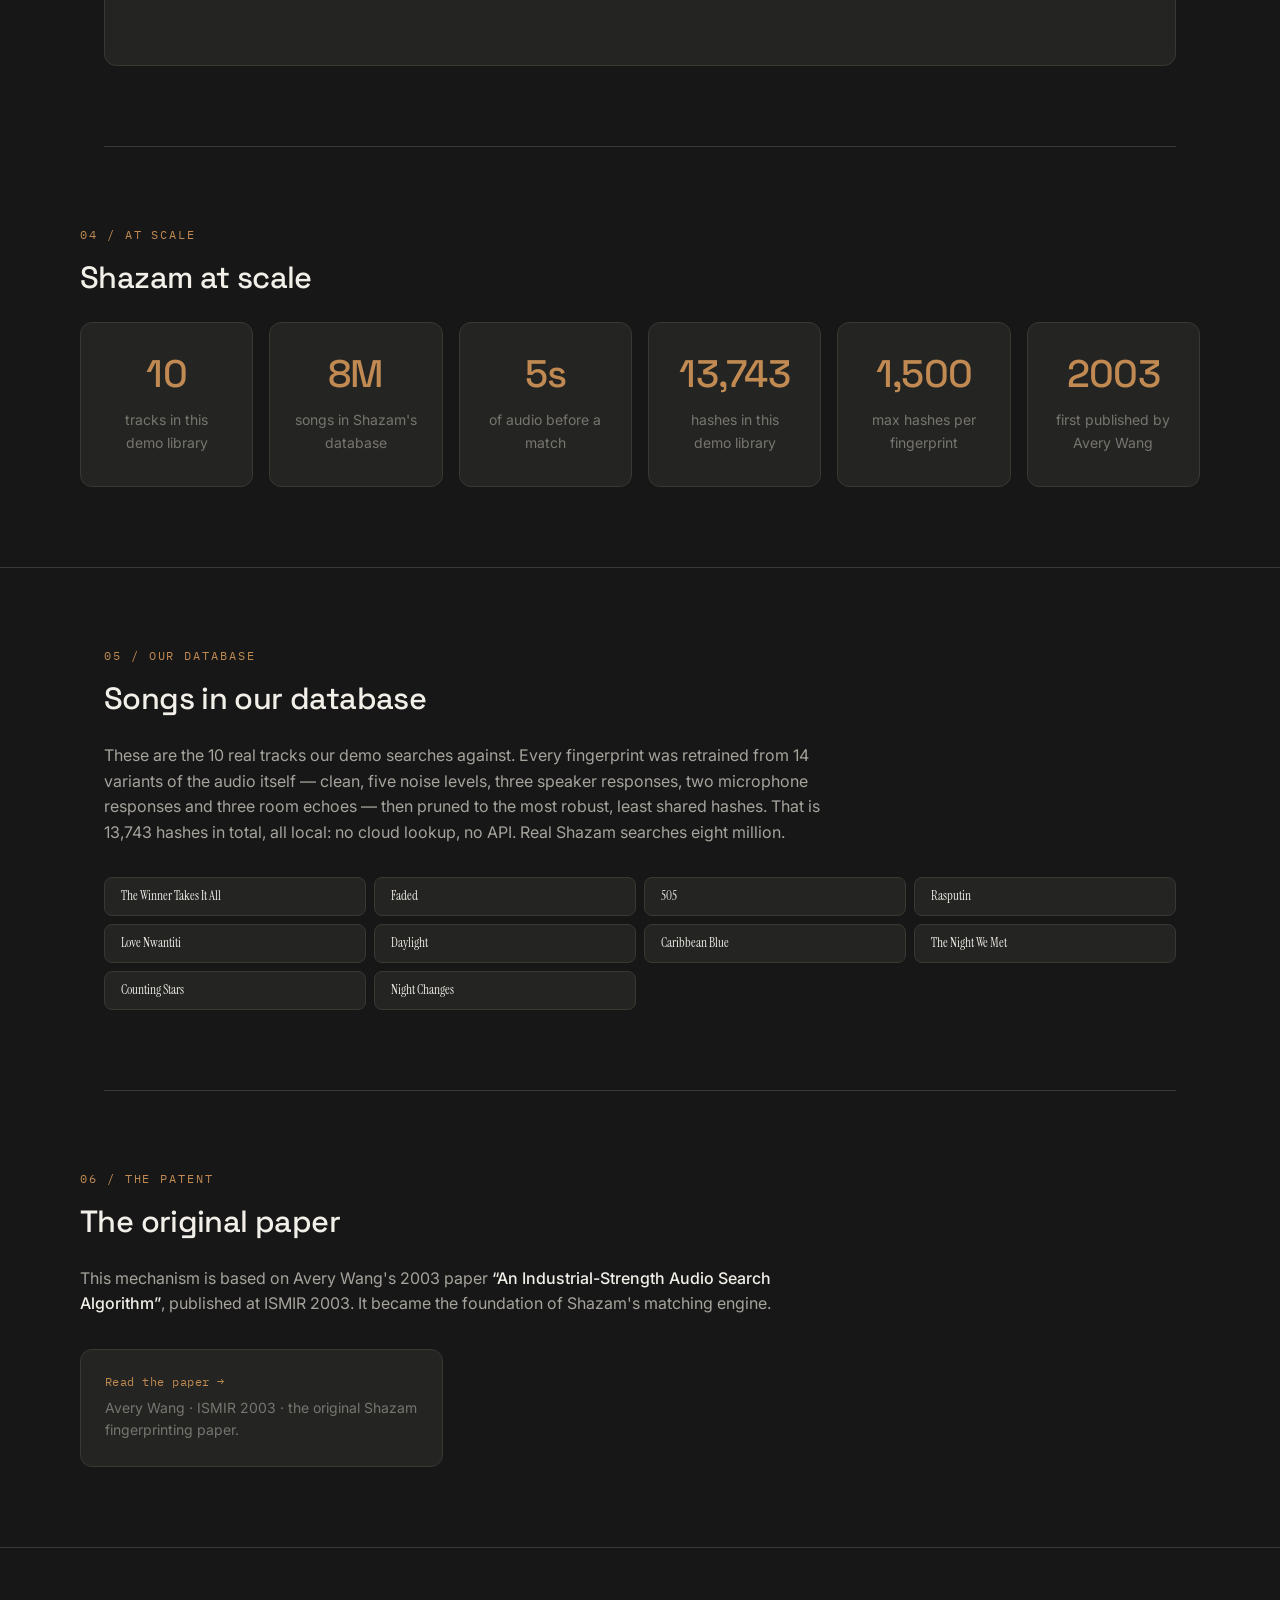
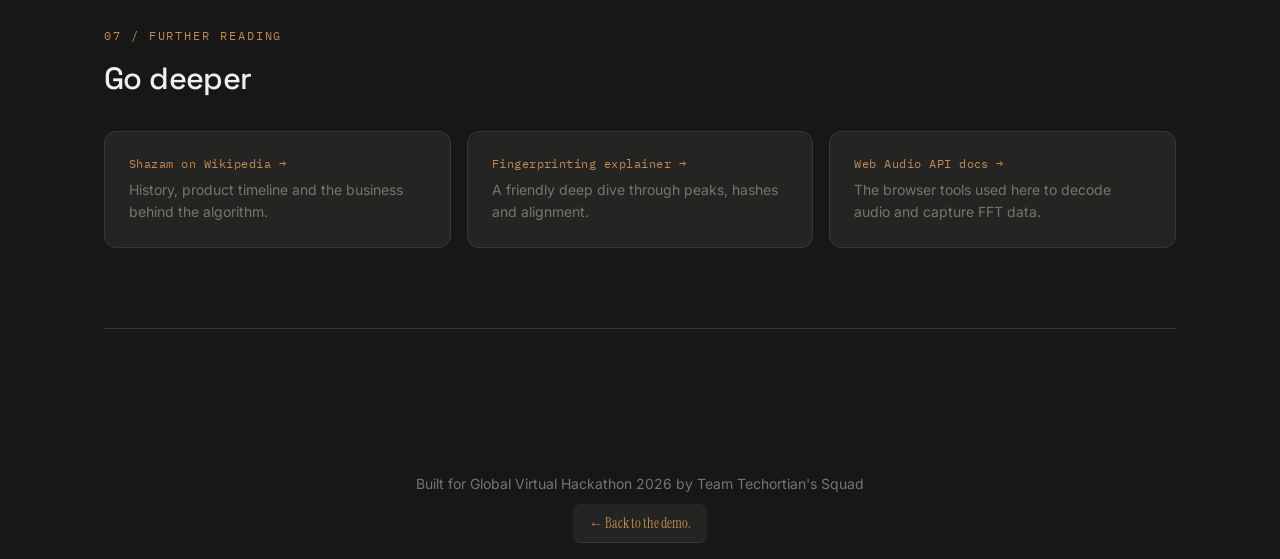
==== commit 3790eb40: "Improve Accuracy" ====
--- a/about.html
+++ b/about.html
@@ -114,7 +114,7 @@
       <article class="step-card">
         <div class="step-num">04</div>
         <h3>Hash Matching</h3>
-        <p>Query hashes are looked up in a database indexed by hash value. Each collision casts a vote for the time shift that would line it up with the stored hash. Votes collect in 100 ms offset bins; the strongest candidate appears under Scanning as soon as it leads the runner-up by at least 1.8×. It becomes a confirmed match only when that cluster also has at least 15 distinct query hashes and stronger or more diverse hash support than any second offset. No set-overlap similarity score is used.</p>
+        <p>Query hashes are looked up in a database indexed by hash value. Each collision casts a vote for the time shift that would line it up with the stored hash. Votes collect in 100 ms offset bins; a candidate appears under Scanning once it leads the runner-up by at least 1.3× and clears the vote gates. It becomes a confirmed match only when that cluster has at least 22 distinct query hashes across 7 time buckets, at least 72 exact-hash votes, and either a 3× lead over the runner-up or stronger support than any second offset. No set-overlap similarity score is used.</p>
         <svg viewBox="0 0 320 110">
           <g>
             <rect x="16" y="14" width="130" height="22" rx="6" fill="#242422" stroke="#393833"/>
